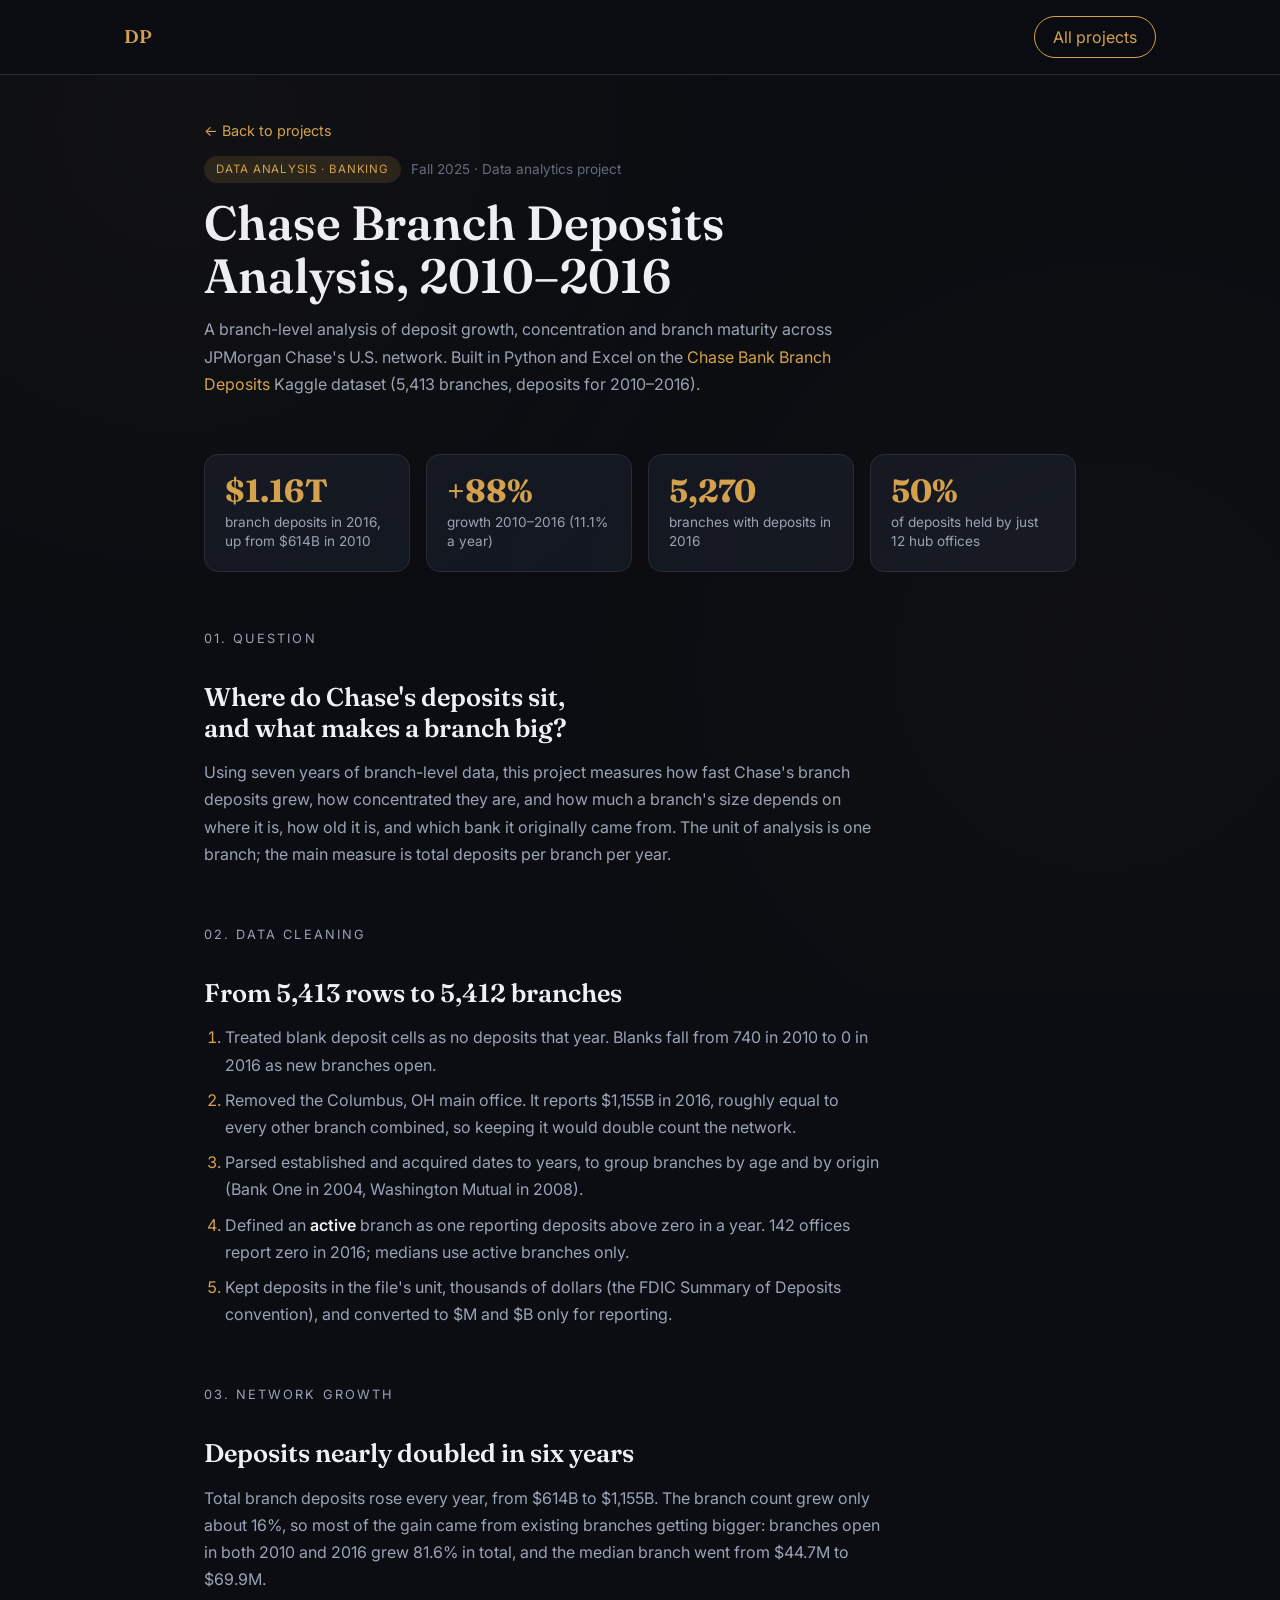
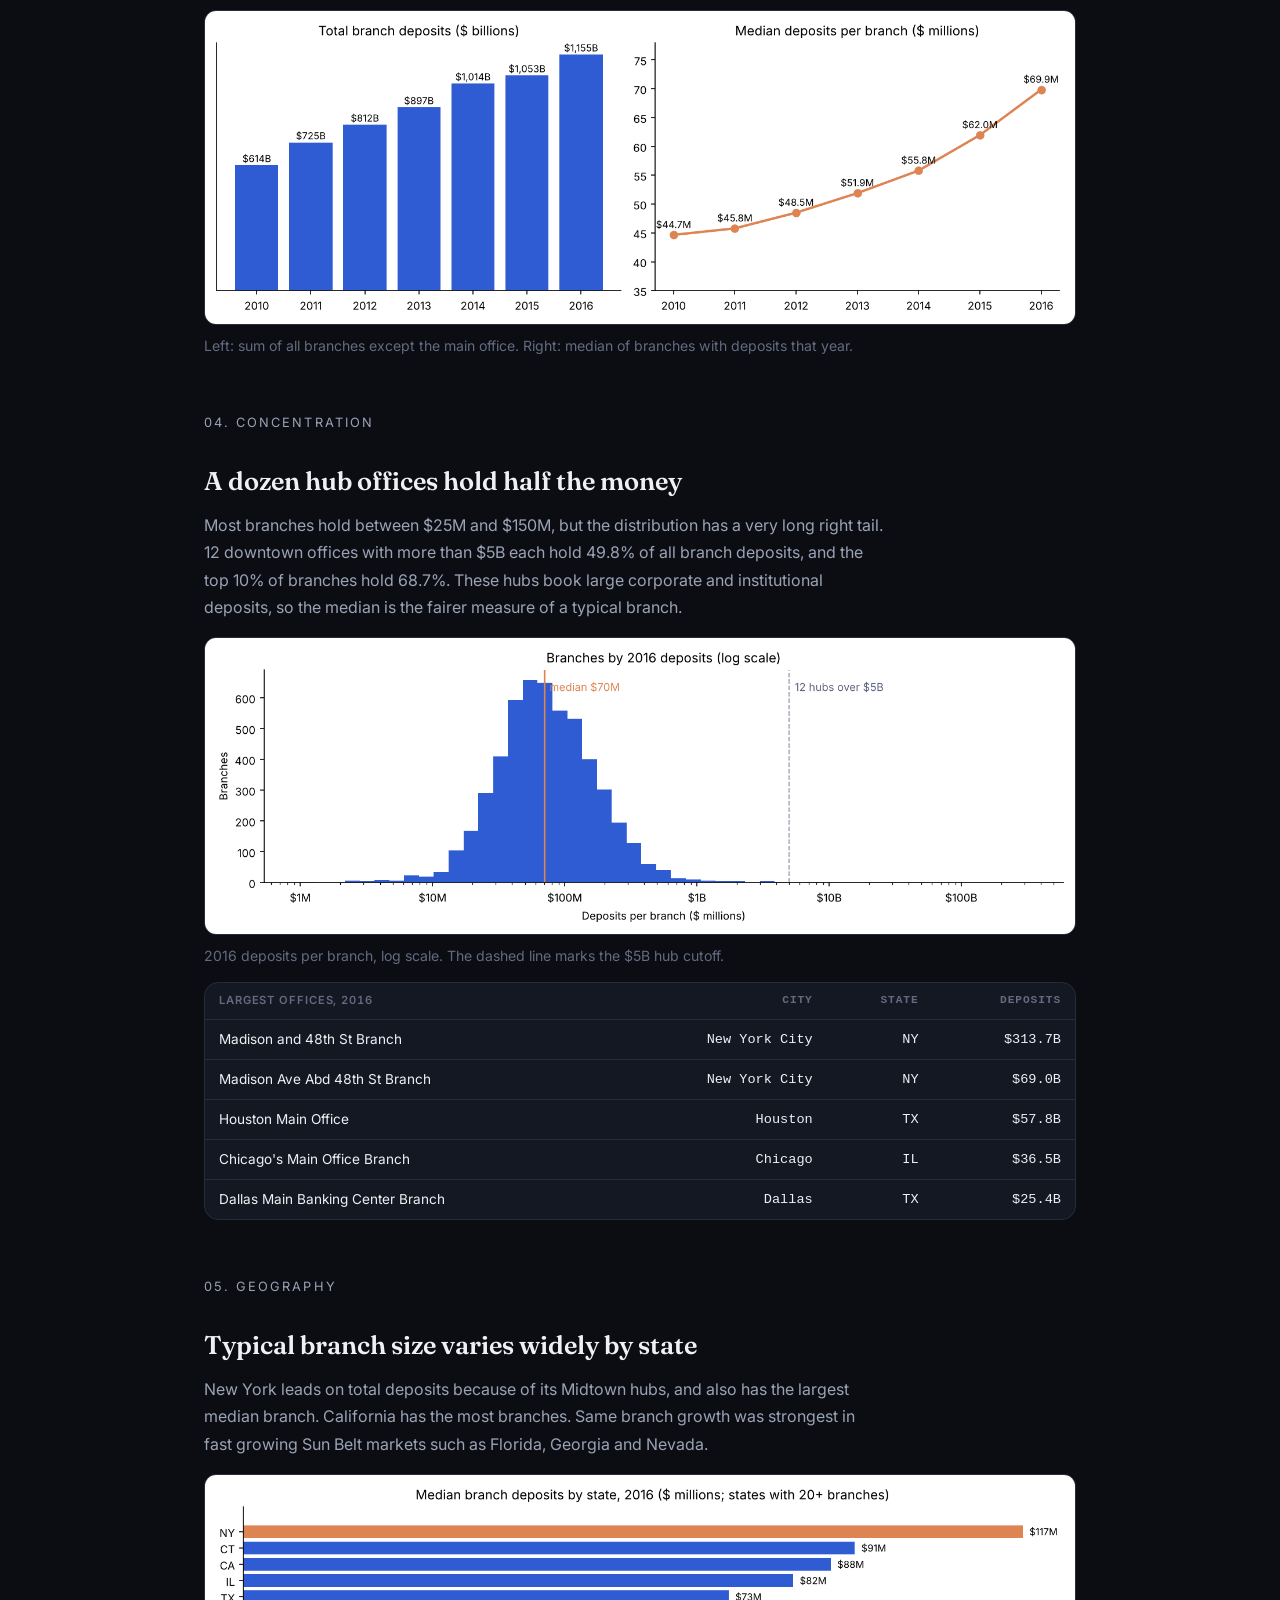
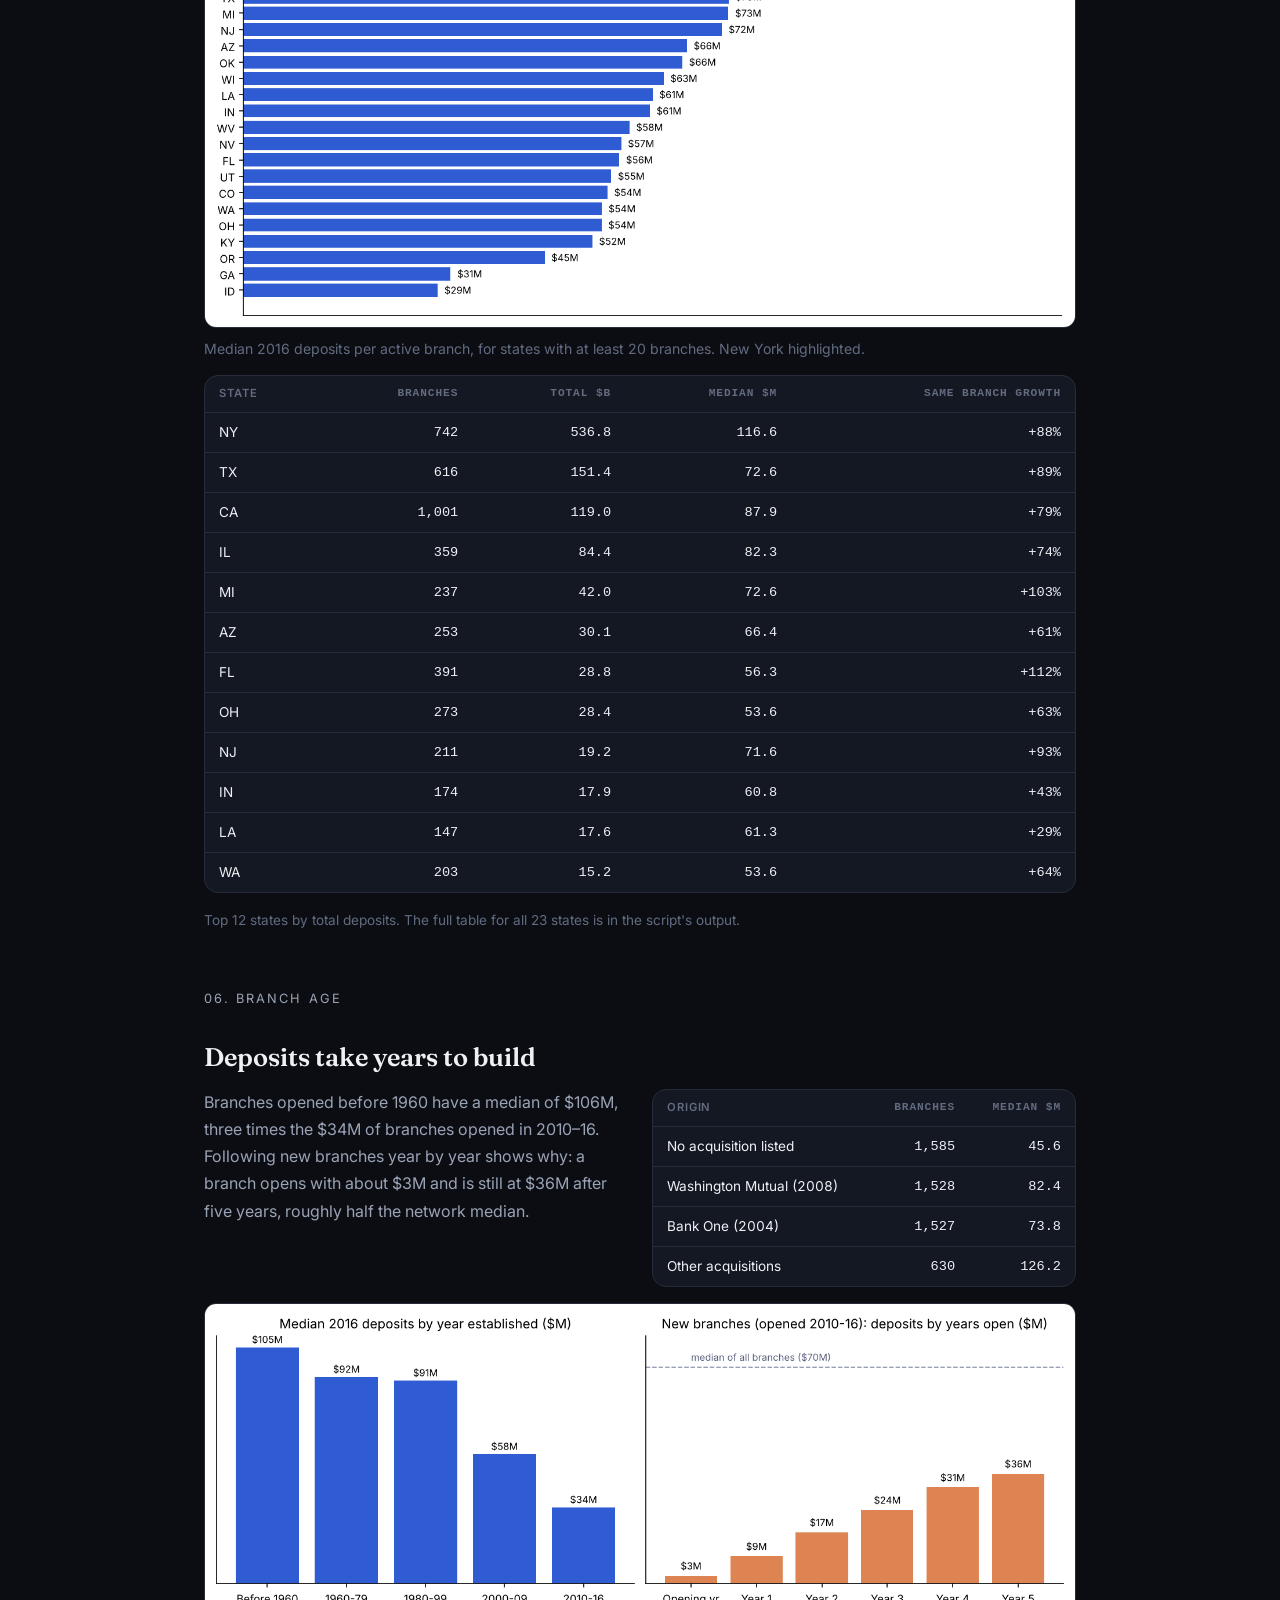
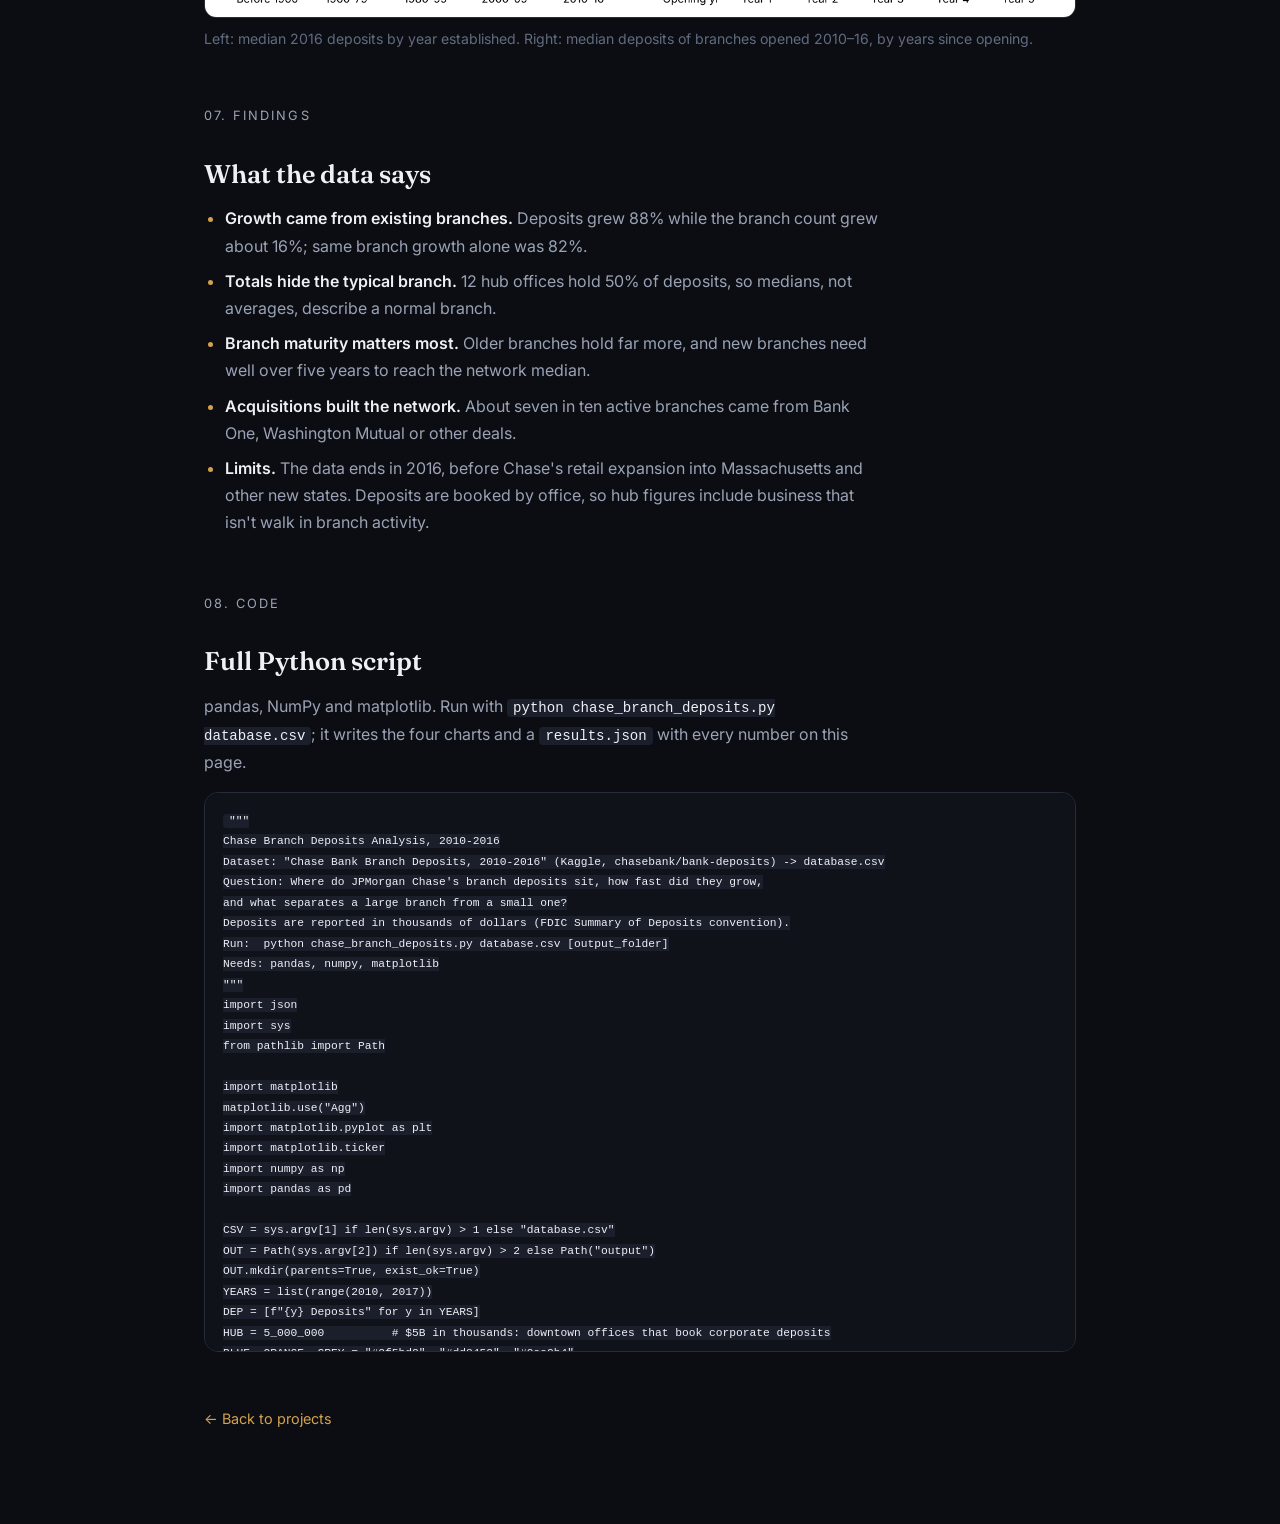
==== projects/chase-branch-deposits.html @ c05ebbdf "Add Chase Branch Deposits Analysis project page Co-Authored-By: Claude Opus 5.5 <noreply@anthropic.c" ====
<!DOCTYPE html>
<html lang="en">
<head>
<meta charset="UTF-8">
<meta name="viewport" content="width=device-width, initial-scale=1.0">
<title>Chase Branch Deposits Analysis | Dev Patel</title>
<meta name="description" content="Branch-level analysis of JPMorgan Chase deposits, 2010–2016: growth, concentration, geography and branch age, with charts and full Python code.">
<link rel="icon" href="data:image/svg+xml,<svg xmlns=%22http://www.w3.org/2000/svg%22 viewBox=%220 0 100 100%22><text y=%22.9em%22 font-size=%2290%22>🟦</text></svg>">
<link rel="preconnect" href="https://fonts.googleapis.com">
<link rel="preconnect" href="https://fonts.gstatic.com" crossorigin>
<link href="https://fonts.googleapis.com/css2?family=Inter:wght@400;500;600;700;800&family=Fraunces:opsz,wght@9..144,500;9..144,600&display=swap" rel="stylesheet">
<link rel="stylesheet" href="../styles.css">
<style>
.cs { max-width: 920px; margin: 0 auto; padding: 120px 24px 96px; display: grid; gap: 56px; }
.cs section { display: grid; gap: 16px; min-width: 0; }
.cs .prose { max-width: 68ch; }
.cs h1 { font-family: var(--serif); font-size: clamp(2rem, 5vw, 3rem); line-height: 1.1; font-weight: 600; text-wrap: balance; }
.cs h2 { font-family: var(--serif); font-size: 1.6rem; line-height: 1.2; font-weight: 600; text-wrap: balance; }
.cs p, .cs li { color: var(--text-dim); line-height: 1.7; }
.cs p b, .cs li b { color: var(--text); font-weight: 600; }
.cs code { font-family: ui-monospace, Menlo, monospace; font-size: .88em; color: var(--text); background: var(--surface-2); padding: 1px 6px; border-radius: 4px; }
.cs ol, .cs ul.dots { display: grid; gap: 8px; padding-left: 1.3em; }
.cs ol { list-style: decimal; }
.cs ul.dots { list-style: disc; }
.cs ol li::marker, .cs ul.dots li::marker { color: var(--accent); }
.back { color: var(--accent); font-size: .9rem; }
.back:hover { text-decoration: underline; }
.cs-head { display: grid; gap: 14px; }
.cs-meta { display: flex; flex-wrap: wrap; gap: 10px; align-items: center; }
.cs-meta .project-date { font-size: .85rem; }
.stats { display: grid; grid-template-columns: repeat(auto-fit, minmax(180px, 1fr)); gap: 16px; }
.stat { background: var(--surface); border: 1px solid var(--border); border-radius: 14px; padding: 20px; display: grid; gap: 6px; }
.stat b { font-family: var(--serif); font-size: 2rem; line-height: 1; color: var(--accent); font-variant-numeric: tabular-nums; }
.stat span { font-size: .85rem; color: var(--text-dim); line-height: 1.4; }
.fig { display: grid; gap: 10px; margin: 0; }
.fig img { background: #fff; border-radius: 12px; border: 1px solid var(--border); width: 100%; }
.fig figcaption { font-size: .88rem; color: var(--text-faint); }
.tbl { overflow-x: auto; background: var(--surface); border: 1px solid var(--border); border-radius: 14px; }
.tbl table { border-collapse: collapse; width: 100%; font: .85rem/1.4 ui-monospace, Menlo, monospace; font-variant-numeric: tabular-nums; }
.tbl th, .tbl td { padding: 10px 14px; text-align: right; white-space: nowrap; border-bottom: 1px solid var(--border); color: var(--text); }
.tbl th:first-child, .tbl td:first-child { text-align: left; font-family: var(--sans); }
.tbl th { font-size: .7rem; letter-spacing: .08em; text-transform: uppercase; color: var(--text-faint); font-weight: 600; }
.tbl tr:last-child td { border-bottom: 0; }
.tbl tr.ns td { color: var(--text-faint); }
.st { color: var(--accent); margin-left: 2px; }
.small { font-size: .85rem; color: var(--text-faint) !important; }
.two { display: grid; grid-template-columns: repeat(auto-fit, minmax(280px, 1fr)); gap: 24px; align-items: start; }
.two > * { min-width: 0; }
.cs pre { margin: 0; background: var(--bg-alt); border: 1px solid var(--border); border-radius: 14px; padding: 18px; overflow: auto; max-height: 560px; font: .8rem/1.6 ui-monospace, Menlo, monospace; color: var(--text); }
</style>
</head>
<body>
<div class="noise"></div>
<header class="nav">
  <div class="nav-inner">
    <a href="../index.html" class="nav-brand">DP</a>
    <a href="../index.html#projects" class="nav-cta">All projects</a>
  </div>
</header>

<main class="cs">
  <div class="cs-head">
    <a class="back" href="../index.html#projects">← Back to projects</a>
    <div class="cs-meta"><span class="project-tag">Data Analysis · Banking</span><span class="project-date">Fall 2025 · Data analytics project</span></div>
    <h1>Chase Branch Deposits Analysis, 2010–2016</h1>
    <p class="prose">A branch-level analysis of deposit growth, concentration and branch maturity across JPMorgan Chase's U.S. network. Built in Python and Excel on the <a href="https://www.kaggle.com/datasets/chasebank/bank-deposits" target="_blank" rel="noopener" style="color:var(--accent)">Chase Bank Branch Deposits</a> Kaggle dataset (5,413 branches, deposits for 2010–2016).</p>
  </div>

  <div class="stats">
    <div class="stat"><b>$1.16T</b><span>branch deposits in 2016, up from $614B in 2010</span></div>
    <div class="stat"><b>+88%</b><span>growth 2010–2016 (11.1% a year)</span></div>
    <div class="stat"><b>5,270</b><span>branches with deposits in 2016</span></div>
    <div class="stat"><b>50%</b><span>of deposits held by just 12 hub offices</span></div>
  </div>

  <section class="prose">
    <p class="kicker">01. Question</p>
    <h2>Where do Chase's deposits sit, and what makes a branch big?</h2>
    <p>Using seven years of branch-level data, this project measures how fast Chase's branch deposits grew, how concentrated they are, and how much a branch's size depends on where it is, how old it is, and which bank it originally came from. The unit of analysis is one branch; the main measure is total deposits per branch per year.</p>
  </section>

  <section>
    <p class="kicker">02. Data cleaning</p>
    <h2>From 5,413 rows to 5,412 branches</h2>
    <ol class="prose">
      <li>Treated blank deposit cells as no deposits that year. Blanks fall from 740 in 2010 to 0 in 2016 as new branches open.</li>
      <li>Removed the Columbus, OH main office. It reports $1,155B in 2016, roughly equal to every other branch combined, so keeping it would double count the network.</li>
      <li>Parsed established and acquired dates to years, to group branches by age and by origin (Bank One in 2004, Washington Mutual in 2008).</li>
      <li>Defined an <b>active</b> branch as one reporting deposits above zero in a year. 142 offices report zero in 2016; medians use active branches only.</li>
      <li>Kept deposits in the file's unit, thousands of dollars (the FDIC Summary of Deposits convention), and converted to $M and $B only for reporting.</li>
    </ol>
  </section>

  <section>
    <p class="kicker">03. Network growth</p>
    <h2>Deposits nearly doubled in six years</h2>
    <p class="prose">Total branch deposits rose every year, from $614B to $1,155B. The branch count grew only about 16%, so most of the gain came from existing branches getting bigger: branches open in both 2010 and 2016 grew 81.6% in total, and the median branch went from $44.7M to $69.9M.</p>
    <figure class="fig"><img src="chase-branch-deposits/fig1_growth.png" alt="Bar chart of total branch deposits by year and line chart of median deposits per branch" loading="lazy">
      <figcaption>Left: sum of all branches except the main office. Right: median of branches with deposits that year.</figcaption></figure>
  </section>

  <section>
    <p class="kicker">04. Concentration</p>
    <h2>A dozen hub offices hold half the money</h2>
    <p class="prose">Most branches hold between $25M and $150M, but the distribution has a very long right tail. 12 downtown offices with more than $5B each hold 49.8% of all branch deposits, and the top 10% of branches hold 68.7%. These hubs book large corporate and institutional deposits, so the median is the fairer measure of a typical branch.</p>
    <figure class="fig"><img src="chase-branch-deposits/fig2_distribution.png" alt="Histogram of 2016 deposits per branch on a log scale" loading="lazy">
      <figcaption>2016 deposits per branch, log scale. The dashed line marks the $5B hub cutoff.</figcaption></figure>
    <div class="tbl"><table>
      <thead><tr><th>Largest offices, 2016</th><th>City</th><th>State</th><th>Deposits</th></tr></thead>
      <tbody>
<tr><td>Madison and 48th St Branch</td><td>New York City</td><td>NY</td><td>$313.7B</td></tr>
<tr><td>Madison Ave Abd 48th St Branch</td><td>New York City</td><td>NY</td><td>$69.0B</td></tr>
<tr><td>Houston Main Office</td><td>Houston</td><td>TX</td><td>$57.8B</td></tr>
<tr><td>Chicago&#x27;s Main Office Branch</td><td>Chicago</td><td>IL</td><td>$36.5B</td></tr>
<tr><td>Dallas Main Banking Center Branch</td><td>Dallas</td><td>TX</td><td>$25.4B</td></tr>
      </tbody>
    </table></div>
  </section>

  <section>
    <p class="kicker">05. Geography</p>
    <h2>Typical branch size varies widely by state</h2>
    <p class="prose">New York leads on total deposits because of its Midtown hubs, and also has the largest median branch. California has the most branches. Same branch growth was strongest in fast growing Sun Belt markets such as Florida, Georgia and Nevada.</p>
    <figure class="fig"><img src="chase-branch-deposits/fig3_states.png" alt="Horizontal bar chart of median branch deposits by state" loading="lazy">
      <figcaption>Median 2016 deposits per active branch, for states with at least 20 branches. New York highlighted.</figcaption></figure>
    <div class="tbl"><table>
      <thead><tr><th>State</th><th>Branches</th><th>Total $B</th><th>Median $M</th><th>Same branch growth</th></tr></thead>
      <tbody>
<tr><td>NY</td><td>742</td><td>536.8</td><td>116.6</td><td>+88%</td></tr>
<tr><td>TX</td><td>616</td><td>151.4</td><td>72.6</td><td>+89%</td></tr>
<tr><td>CA</td><td>1,001</td><td>119.0</td><td>87.9</td><td>+79%</td></tr>
<tr><td>IL</td><td>359</td><td>84.4</td><td>82.3</td><td>+74%</td></tr>
<tr><td>MI</td><td>237</td><td>42.0</td><td>72.6</td><td>+103%</td></tr>
<tr><td>AZ</td><td>253</td><td>30.1</td><td>66.4</td><td>+61%</td></tr>
<tr><td>FL</td><td>391</td><td>28.8</td><td>56.3</td><td>+112%</td></tr>
<tr><td>OH</td><td>273</td><td>28.4</td><td>53.6</td><td>+63%</td></tr>
<tr><td>NJ</td><td>211</td><td>19.2</td><td>71.6</td><td>+93%</td></tr>
<tr><td>IN</td><td>174</td><td>17.9</td><td>60.8</td><td>+43%</td></tr>
<tr><td>LA</td><td>147</td><td>17.6</td><td>61.3</td><td>+29%</td></tr>
<tr><td>WA</td><td>203</td><td>15.2</td><td>53.6</td><td>+64%</td></tr>
      </tbody>
    </table></div>
    <p class="small">Top 12 states by total deposits. The full table for all 23 states is in the script's output.</p>
  </section>

  <section>
    <p class="kicker">06. Branch age</p>
    <h2>Deposits take years to build</h2>
    <div class="two">
      <p class="prose">Branches opened before 1960 have a median of $106M, three times the $34M of branches opened in 2010–16. Following new branches year by year shows why: a branch opens with about $3M and is still at $36M after five years, roughly half the network median.</p>
      <div class="tbl"><table>
        <thead><tr><th>Origin</th><th>Branches</th><th>Median $M</th></tr></thead>
        <tbody>
<tr><td>No acquisition listed</td><td>1,585</td><td>45.6</td></tr>
<tr><td>Washington Mutual (2008)</td><td>1,528</td><td>82.4</td></tr>
<tr><td>Bank One (2004)</td><td>1,527</td><td>73.8</td></tr>
<tr><td>Other acquisitions</td><td>630</td><td>126.2</td></tr>
        </tbody>
      </table></div>
    </div>
    <figure class="fig"><img src="chase-branch-deposits/fig4_age_ramp.png" alt="Bar charts of median deposits by year established and new branch deposits by years open" loading="lazy">
      <figcaption>Left: median 2016 deposits by year established. Right: median deposits of branches opened 2010–16, by years since opening.</figcaption></figure>
  </section>

  <section class="prose">
    <p class="kicker">07. Findings</p>
    <h2>What the data says</h2>
    <ul class="dots">
      <li><b>Growth came from existing branches.</b> Deposits grew 88% while the branch count grew about 16%; same branch growth alone was 82%.</li>
      <li><b>Totals hide the typical branch.</b> 12 hub offices hold 50% of deposits, so medians, not averages, describe a normal branch.</li>
      <li><b>Branch maturity matters most.</b> Older branches hold far more, and new branches need well over five years to reach the network median.</li>
      <li><b>Acquisitions built the network.</b> About seven in ten active branches came from Bank One, Washington Mutual or other deals.</li>
      <li><b>Limits.</b> The data ends in 2016, before Chase's retail expansion into Massachusetts and other new states. Deposits are booked by office, so hub figures include business that isn't walk in branch activity.</li>
    </ul>
  </section>

  <section>
    <p class="kicker">08. Code</p>
    <h2>Full Python script</h2>
    <p class="prose">pandas, NumPy and matplotlib. Run with <code>python chase_branch_deposits.py database.csv</code>; it writes the four charts and a <code>results.json</code> with every number on this page.</p>
    <pre id="code"><code>&quot;&quot;&quot;
Chase Branch Deposits Analysis, 2010-2016
Dataset: &quot;Chase Bank Branch Deposits, 2010-2016&quot; (Kaggle, chasebank/bank-deposits) -&gt; database.csv
Question: Where do JPMorgan Chase&#x27;s branch deposits sit, how fast did they grow,
and what separates a large branch from a small one?
Deposits are reported in thousands of dollars (FDIC Summary of Deposits convention).
Run:  python chase_branch_deposits.py database.csv [output_folder]
Needs: pandas, numpy, matplotlib
&quot;&quot;&quot;
import json
import sys
from pathlib import Path

import matplotlib
matplotlib.use(&quot;Agg&quot;)
import matplotlib.pyplot as plt
import matplotlib.ticker
import numpy as np
import pandas as pd

CSV = sys.argv[1] if len(sys.argv) &gt; 1 else &quot;database.csv&quot;
OUT = Path(sys.argv[2]) if len(sys.argv) &gt; 2 else Path(&quot;output&quot;)
OUT.mkdir(parents=True, exist_ok=True)
YEARS = list(range(2010, 2017))
DEP = [f&quot;{y} Deposits&quot; for y in YEARS]
HUB = 5_000_000          # $5B in thousands: downtown offices that book corporate deposits
BLUE, ORANGE, GREY = &quot;#2f5bd3&quot;, &quot;#dd8452&quot;, &quot;#9aa0b4&quot;
plt.rcParams.update({&quot;font.size&quot;: 9, &quot;axes.spines.top&quot;: False, &quot;axes.spines.right&quot;: False})
results = {}

# ---------------------------------------------------------------- 1. Load
raw = pd.read_csv(CSV)
results[&quot;raw_shape&quot;] = list(raw.shape)
results[&quot;missing_deposits&quot;] = {c: int(raw[c].isna().sum()) for c in DEP}

# ---------------------------------------------------------------- 2. Clean
df = raw.copy()
df[DEP] = df[DEP].fillna(0)                       # blank = no deposits reported that year
df[&quot;est_year&quot;] = pd.to_datetime(df[&quot;Established Date&quot;], format=&quot;%m/%d/%Y&quot;).dt.year
df[&quot;acq_year&quot;] = pd.to_datetime(df[&quot;Acquired Date&quot;], format=&quot;%m/%d/%Y&quot;, errors=&quot;coerce&quot;).dt.year
main = df[df[&quot;Main Office&quot;] == 1]
results[&quot;main_office_2016_b&quot;] = round(main[&quot;2016 Deposits&quot;].sum() / 1e6, 1)
br = df[df[&quot;Main Office&quot;] == 0].copy()            # main office ~ equals all branches combined
active = br[br[&quot;2016 Deposits&quot;] &gt; 0].copy()
results[&quot;branches_after_cleaning&quot;] = len(br)
results[&quot;zero_2016&quot;] = int((br[&quot;2016 Deposits&quot;] == 0).sum())

# ---------------------------------------------------------------- 3. Network growth
by_year = pd.DataFrame({
    &quot;total_b&quot;: [br[c].sum() / 1e6 for c in DEP],
    &quot;active&quot;: [(br[c] &gt; 0).sum() for c in DEP],
    &quot;median_m&quot;: [br.loc[br[c] &gt; 0, c].median() / 1e3 for c in DEP],
}, index=YEARS)
t10, t16 = by_year.total_b.iloc[0], by_year.total_b.iloc[-1]
both = br[(br[&quot;2010 Deposits&quot;] &gt; 0) &amp; (br[&quot;2016 Deposits&quot;] &gt; 0)]
results[&quot;growth&quot;] = {
    &quot;total_2010_b&quot;: round(t10, 1), &quot;total_2016_b&quot;: round(t16, 1),
    &quot;growth_pct&quot;: round((t16 / t10 - 1) * 100, 1),
    &quot;cagr_pct&quot;: round(((t16 / t10) ** (1 / 6) - 1) * 100, 1),
    &quot;active_2010&quot;: int(by_year.active.iloc[0]), &quot;active_2016&quot;: int(by_year.active.iloc[-1]),
    &quot;median_2010_m&quot;: round(by_year.median_m.iloc[0], 1), &quot;median_2016_m&quot;: round(by_year.median_m.iloc[-1], 1),
    &quot;same_branch_growth_pct&quot;: round((both[&quot;2016 Deposits&quot;].sum() / both[&quot;2010 Deposits&quot;].sum() - 1) * 100, 1),
    &quot;same_branch_n&quot;: len(both),
}
results[&quot;by_year&quot;] = by_year.round(1).reset_index(names=&quot;year&quot;).to_dict(&quot;records&quot;)

fig, ax = plt.subplots(1, 2, figsize=(10, 3.6))
ax[0].bar([str(y) for y in YEARS], by_year.total_b, color=BLUE)
for i, v in enumerate(by_year.total_b):
    ax[0].text(i, v + 15, f&quot;${v:,.0f}B&quot;, ha=&quot;center&quot;, fontsize=8)
ax[0].set(title=&quot;Total branch deposits ($ billions)&quot;)
ax[0].set_yticks([])
ax[1].plot([str(y) for y in YEARS], by_year.median_m, marker=&quot;o&quot;, color=ORANGE, lw=2)
for i, v in enumerate(by_year.median_m):
    ax[1].text(i, v + 1.2, f&quot;${v:.1f}M&quot;, ha=&quot;center&quot;, fontsize=8)
ax[1].set(title=&quot;Median deposits per branch ($ millions)&quot;, ylim=(35, 78))
fig.tight_layout(); fig.savefig(OUT / &quot;fig1_growth.png&quot;, dpi=150); plt.close(fig)

# ---------------------------------------------------------------- 4. Concentration
s16 = active[&quot;2016 Deposits&quot;].sort_values(ascending=False)
hubs = s16[s16 &gt; HUB]
results[&quot;concentration&quot;] = {
    &quot;hub_count&quot;: len(hubs), &quot;hub_share_pct&quot;: round(hubs.sum() / s16.sum() * 100, 1),
    &quot;top10pct_share_pct&quot;: round(s16.head(len(s16) // 10).sum() / s16.sum() * 100, 1),
    &quot;largest_hubs&quot;: [{&quot;branch&quot;: r[&quot;Branch Name&quot;], &quot;city&quot;: r.City, &quot;state&quot;: r.State,
                      &quot;deposits_b&quot;: round(r[&quot;2016 Deposits&quot;] / 1e6, 1)}
                     for _, r in active.nlargest(5, &quot;2016 Deposits&quot;).iterrows()],
}
fig, ax = plt.subplots(figsize=(10, 3.4))
bins = np.logspace(np.log10(1), np.log10(s16.max() / 1e3), 50)
ax.hist(s16 / 1e3, bins=bins, color=BLUE)
ax.set_xscale(&quot;log&quot;)
ax.xaxis.set_major_formatter(matplotlib.ticker.FuncFormatter(lambda v, _: f&quot;${v:,.0f}M&quot; if v &lt; 1000 else f&quot;${v/1000:,.0f}B&quot;))
ax.axvline(s16.median() / 1e3, color=ORANGE, lw=1.5)
ax.text(s16.median() / 1e3 * 1.1, ax.get_ylim()[1] * .9, f&quot;median ${s16.median()/1e3:.0f}M&quot;, color=ORANGE)
ax.axvline(HUB / 1e3, color=GREY, lw=1, ls=&quot;--&quot;)
ax.text(HUB / 1e3 * 1.1, ax.get_ylim()[1] * .9, f&quot;{len(hubs)} hubs over $5B&quot;, color=&quot;#5d6280&quot;)
ax.set(title=&quot;Branches by 2016 deposits (log scale)&quot;, xlabel=&quot;Deposits per branch ($ millions)&quot;, ylabel=&quot;Branches&quot;)
fig.tight_layout(); fig.savefig(OUT / &quot;fig2_distribution.png&quot;, dpi=150); plt.close(fig)

# ---------------------------------------------------------------- 5. States
g = active.groupby(&quot;State&quot;)[&quot;2016 Deposits&quot;]
st = pd.DataFrame({&quot;branches&quot;: g.size(), &quot;total_b&quot;: g.sum() / 1e6, &quot;median_m&quot;: g.median() / 1e3})
sg = both.groupby(&quot;State&quot;)[[&quot;2010 Deposits&quot;, &quot;2016 Deposits&quot;]].sum()
st[&quot;same_branch_growth_pct&quot;] = (sg[&quot;2016 Deposits&quot;] / sg[&quot;2010 Deposits&quot;] - 1) * 100
st = st.sort_values(&quot;total_b&quot;, ascending=False)
results[&quot;states&quot;] = st.round(1).reset_index().to_dict(&quot;records&quot;)

big = st[st.branches &gt;= 20].sort_values(&quot;median_m&quot;)
fig, ax = plt.subplots(figsize=(10, 5.2))
ax.barh(big.index, big.median_m, color=[ORANGE if s == &quot;NY&quot; else BLUE for s in big.index])
for i, v in enumerate(big.median_m):
    ax.text(v + 1, i, f&quot;${v:.0f}M&quot;, va=&quot;center&quot;, fontsize=8)
ax.set(title=&quot;Median branch deposits by state, 2016 ($ millions; states with 20+ branches)&quot;)
ax.set_xticks([])
fig.tight_layout(); fig.savefig(OUT / &quot;fig3_states.png&quot;, dpi=150); plt.close(fig)

# ---------------------------------------------------------------- 6. Branch age and ramp-up
cohorts = pd.cut(active.est_year, [0, 1959, 1979, 1999, 2009, 2016],
                 labels=[&quot;Before 1960&quot;, &quot;1960-79&quot;, &quot;1980-99&quot;, &quot;2000-09&quot;, &quot;2010-16&quot;])
age = active.groupby(cohorts, observed=True)[&quot;2016 Deposits&quot;].agg([&quot;size&quot;, &quot;median&quot;])
age[&quot;median&quot;] = age[&quot;median&quot;] / 1e3
results[&quot;age&quot;] = age.round(1).reset_index(names=&quot;cohort&quot;).rename(columns={&quot;size&quot;: &quot;branches&quot;, &quot;median&quot;: &quot;median_m&quot;}).to_dict(&quot;records&quot;)

new = br[br.est_year &gt;= 2010]
ramp = []
for k in range(6):
    vals = [r[f&quot;{r.est_year + k} Deposits&quot;] for _, r in new.iterrows()
            if r.est_year + k &lt;= 2016 and r[f&quot;{r.est_year + k} Deposits&quot;] &gt; 0]
    if len(vals) &gt;= 30:
        ramp.append({&quot;years_open&quot;: k, &quot;branches&quot;: len(vals), &quot;median_m&quot;: round(np.median(vals) / 1e3, 1)})
results[&quot;ramp&quot;] = ramp

fig, ax = plt.subplots(1, 2, figsize=(10, 3.6))
ax[0].bar(age.index.astype(str), age[&quot;median&quot;], color=BLUE)
for i, v in enumerate(age[&quot;median&quot;]):
    ax[0].text(i, v + 2, f&quot;${v:.0f}M&quot;, ha=&quot;center&quot;, fontsize=8)
ax[0].set(title=&quot;Median 2016 deposits by year established ($M)&quot;)
ax[0].set_yticks([])
labels = [&quot;Opening yr&quot;] + [f&quot;Year {r[&#x27;years_open&#x27;]}&quot; for r in ramp[1:]]
ax[1].bar(labels, [r[&quot;median_m&quot;] for r in ramp], color=ORANGE)
ax[1].axhline(results[&quot;growth&quot;][&quot;median_2016_m&quot;], color=GREY, ls=&quot;--&quot;, lw=1)
ax[1].text(0, results[&quot;growth&quot;][&quot;median_2016_m&quot;] + 2, f&quot;median of all branches (${results[&#x27;growth&#x27;][&#x27;median_2016_m&#x27;]:.0f}M)&quot;, color=&quot;#5d6280&quot;, fontsize=8)
for i, r in enumerate(ramp):
    ax[1].text(i, r[&quot;median_m&quot;] + 2, f&quot;${r[&#x27;median_m&#x27;]:.0f}M&quot;, ha=&quot;center&quot;, fontsize=8)
ax[1].set(title=&quot;New branches (opened 2010-16): deposits by years open ($M)&quot;, ylim=(0, 80))
ax[1].set_yticks([])
fig.tight_layout(); fig.savefig(OUT / &quot;fig4_age_ramp.png&quot;, dpi=150); plt.close(fig)

# ---------------------------------------------------------------- 7. Origin (acquisitions)
def origin(y):
    if pd.isna(y): return &quot;No acquisition listed&quot;
    return {2004: &quot;Bank One (2004)&quot;, 2008: &quot;Washington Mutual (2008)&quot;}.get(int(y), &quot;Other acquisitions&quot;)
og = active.assign(origin=active.acq_year.map(origin)).groupby(&quot;origin&quot;)[&quot;2016 Deposits&quot;]
results[&quot;origin&quot;] = (pd.DataFrame({&quot;branches&quot;: og.size(), &quot;total_b&quot;: og.sum() / 1e6, &quot;median_m&quot;: og.median() / 1e3})
                     .sort_values(&quot;branches&quot;, ascending=False).round(1).reset_index().to_dict(&quot;records&quot;))

# ---------------------------------------------------------------- 8. Standout branches
retail = active[active[&quot;2016 Deposits&quot;] &lt;= HUB]
results[&quot;top_retail&quot;] = [{&quot;branch&quot;: r[&quot;Branch Name&quot;], &quot;city&quot;: r.City, &quot;state&quot;: r.State,
                          &quot;deposits_m&quot;: round(r[&quot;2016 Deposits&quot;] / 1e3)}
                         for _, r in retail.nlargest(10, &quot;2016 Deposits&quot;).iterrows()]
fg = both[both[&quot;2010 Deposits&quot;] &gt;= 25_000].copy()
fg[&quot;growth_pct&quot;] = (fg[&quot;2016 Deposits&quot;] / fg[&quot;2010 Deposits&quot;] - 1) * 100
results[&quot;fastest&quot;] = [{&quot;branch&quot;: r[&quot;Branch Name&quot;], &quot;state&quot;: r.State, &quot;d2010_m&quot;: round(r[&quot;2010 Deposits&quot;] / 1e3),
                       &quot;d2016_m&quot;: round(r[&quot;2016 Deposits&quot;] / 1e3), &quot;growth_pct&quot;: round(r.growth_pct)}
                      for _, r in fg.nlargest(10, &quot;growth_pct&quot;).iterrows()]

# ---------------------------------------------------------------- 9. Report
(OUT / &quot;results.json&quot;).write_text(json.dumps(results, indent=2, default=float))
g = results[&quot;growth&quot;]
print(f&quot;Branches: {results[&#x27;raw_shape&#x27;][0]} rows -&gt; {results[&#x27;branches_after_cleaning&#x27;]} after removing the main office&quot;)
print(f&quot;Deposits: ${g[&#x27;total_2010_b&#x27;]:,.1f}B (2010) -&gt; ${g[&#x27;total_2016_b&#x27;]:,.1f}B (2016), &quot;
      f&quot;+{g[&#x27;growth_pct&#x27;]}% ({g[&#x27;cagr_pct&#x27;]}% a year)&quot;)
print(f&quot;Median branch: ${g[&#x27;median_2010_m&#x27;]}M -&gt; ${g[&#x27;median_2016_m&#x27;]}M | same-branch growth +{g[&#x27;same_branch_growth_pct&#x27;]}%&quot;)
print(f&quot;Hubs over $5B: {results[&#x27;concentration&#x27;][&#x27;hub_count&#x27;]} holding {results[&#x27;concentration&#x27;][&#x27;hub_share_pct&#x27;]}% of deposits&quot;)
print(st.round(1).head(10).to_string())
</code></pre>
  </section>

  <a class="back" href="../index.html#projects">← Back to projects</a>
</main>
</body>
</html>
---- styles.css ----
:root {
  --bg: #0b0d12;
  --bg-alt: #0f1218;
  --surface: #141822;
  --surface-2: #1a1f2b;
  --border: #262c3a;
  --text: #eef0f4;
  --text-dim: #9aa3b5;
  --text-faint: #626b80;
  --accent: #d4a24e;
  --accent-soft: rgba(212, 162, 78, 0.14);
  --serif: "Fraunces", Georgia, serif;
  --sans: "Inter", -apple-system, BlinkMacSystemFont, "Segoe UI", sans-serif;
  --maxw: 1080px;
}

* { box-sizing: border-box; margin: 0; padding: 0; }

html { scroll-behavior: smooth; }

body {
  background: var(--bg);
  color: var(--text);
  font-family: var(--sans);
  line-height: 1.5;
  -webkit-font-smoothing: antialiased;
  overflow-x: hidden;
}

.noise {
  position: fixed;
  inset: -10%;
  pointer-events: none;
  z-index: 1;
  opacity: 0.5;
  background-image: radial-gradient(circle at 20% 20%, rgba(212,162,78,0.07), transparent 40%),
                     radial-gradient(circle at 80% 70%, rgba(212,162,78,0.05), transparent 45%);
  animation: auroraDrift 26s ease-in-out infinite;
}
@keyframes auroraDrift {
  0%   { transform: translate(0, 0) scale(1); }
  33%  { transform: translate(2%, 3%) scale(1.05); }
  66%  { transform: translate(-2%, -1%) scale(1.02); }
  100% { transform: translate(0, 0) scale(1); }
}
@media (prefers-reduced-motion: reduce) {
  .noise { animation: none; }
}

.scroll-progress {
  position: fixed;
  top: 0;
  left: 0;
  height: 3px;
  width: 0%;
  background: linear-gradient(90deg, var(--accent), #f3cd84);
  z-index: 200;
  transition: width 0.1s ease-out;
}

a { color: inherit; text-decoration: none; }
ul { list-style: none; }
img { display: block; max-width: 100%; }

/* NAV */
.nav {
  position: fixed;
  top: 0; left: 0; right: 0;
  z-index: 100;
  backdrop-filter: blur(14px);
  background: rgba(11, 13, 18, 0.72);
  border-bottom: 1px solid var(--border);
}
.nav-inner {
  max-width: var(--maxw);
  margin: 0 auto;
  padding: 16px 24px;
  display: flex;
  align-items: center;
  justify-content: space-between;
}
.nav-brand {
  font-family: var(--serif);
  font-weight: 600;
  font-size: 1.15rem;
  letter-spacing: 0.02em;
  color: var(--accent);
}
.nav-links {
  display: flex;
  align-items: center;
  gap: 32px;
}
.nav-links a {
  position: relative;
  font-size: 0.9rem;
  color: var(--text-dim);
  transition: color 0.2s ease;
}
.nav-links a:not(.nav-cta)::after {
  content: "";
  position: absolute;
  left: 0;
  right: 0;
  bottom: -4px;
  height: 1px;
  background: var(--accent);
  transform: scaleX(0);
  transform-origin: center;
  transition: transform 0.25s ease;
}
.nav-links a:not(.nav-cta):hover::after { transform: scaleX(1); }
.nav-links a:hover { color: var(--text); }
.nav-cta {
  padding: 8px 18px;
  border: 1px solid var(--accent);
  border-radius: 999px;
  color: var(--accent) !important;
}
.nav-cta:hover { background: var(--accent-soft); }

.nav-toggle {
  display: none;
  flex-direction: column;
  justify-content: center;
  gap: 5px;
  width: 32px;
  height: 32px;
  background: none;
  border: none;
  cursor: pointer;
}
.nav-toggle span {
  display: block;
  height: 2px;
  width: 100%;
  background: var(--text);
  border-radius: 2px;
  transition: all 0.25s ease;
}

/* HERO */
.hero {
  min-height: 100vh;
  display: flex;
  flex-direction: column;
  align-items: center;
  justify-content: center;
  text-align: center;
  position: relative;
  padding: 120px 24px 80px;
}
.hero-inner { width: 100%; max-width: 720px; }
.hero-photo-wrap {
  position: relative;
  width: 148px;
  height: 148px;
  margin: 0 auto 28px;
}
.hero-photo-wrap::before {
  content: "";
  position: absolute;
  inset: -10px;
  border-radius: 50%;
  background: conic-gradient(from 0deg, var(--accent), transparent 30%, transparent 70%, var(--accent));
  animation: ringSpin 6s linear infinite;
  opacity: 0.8;
}
@keyframes ringSpin {
  to { transform: rotate(360deg); }
}
@media (prefers-reduced-motion: reduce) {
  .hero-photo-wrap::before { animation: none; }
}
.hero-photo {
  position: relative;
  width: 148px;
  height: 148px;
  border-radius: 50%;
  object-fit: cover;
  border: 3px solid var(--bg);
  box-shadow: 0 0 0 3px var(--accent), 0 20px 40px -20px rgba(0,0,0,0.6);
}
.hero h1 {
  font-family: var(--serif);
  font-size: clamp(3rem, 9vw, 5.5rem);
  font-weight: 600;
  line-height: 1.02;
  letter-spacing: -0.01em;
  margin-bottom: 20px;
}
.hero-role {
  font-size: clamp(1.1rem, 2.5vw, 1.4rem);
  color: var(--text);
  font-weight: 500;
  margin-bottom: 4px;
}
.hero-role-2 { margin-bottom: 14px; }
.hero-sub {
  font-size: 1.05rem;
  color: var(--text-dim);
  max-width: 560px;
  margin: 0 auto 40px;
}
.hero-actions {
  display: flex;
  gap: 16px;
  justify-content: center;
  flex-wrap: wrap;
}
.btn {
  display: inline-flex;
  align-items: center;
  padding: 13px 28px;
  border-radius: 999px;
  font-size: 0.92rem;
  font-weight: 600;
  transition: all 0.22s ease;
}
.btn-primary {
  background: var(--accent);
  color: #14110a;
}
.btn-primary:hover { transform: translateY(-2px); box-shadow: 0 10px 30px -10px rgba(212,162,78,0.5); }
.btn-ghost {
  border: 1px solid var(--border);
  color: var(--text);
}
.btn-ghost:hover { border-color: var(--accent); color: var(--accent); }

.hero-scroll {
  position: absolute;
  bottom: 40px;
  left: 50%;
  transform: translateX(-50%);
  display: flex;
  flex-direction: column;
  align-items: center;
  gap: 10px;
  font-size: 0.75rem;
  letter-spacing: 0.1em;
  text-transform: uppercase;
  color: var(--text-faint);
}
.hero-scroll span {
  width: 1px;
  height: 40px;
  background: linear-gradient(var(--text-faint), transparent);
  animation: scrollLine 1.8s ease-in-out infinite;
}
@keyframes scrollLine {
  0% { transform: scaleY(0); transform-origin: top; }
  50% { transform: scaleY(1); transform-origin: top; }
  50.01% { transform-origin: bottom; }
  100% { transform: scaleY(0); transform-origin: bottom; }
}

/* SECTIONS */
.section {
  padding: 120px 24px;
  position: relative;
  z-index: 2;
}
.section-alt { background: var(--bg-alt); }
.section-inner { max-width: var(--maxw); margin: 0 auto; }
.kicker {
  font-size: 0.8rem;
  letter-spacing: 0.16em;
  text-transform: uppercase;
  color: var(--accent);
  margin-bottom: 16px;
}
.section h2 {
  font-family: var(--serif);
  font-size: clamp(2rem, 4.5vw, 3rem);
  font-weight: 600;
  line-height: 1.1;
  margin-bottom: 56px;
  max-width: 640px;
}

/* ABOUT */
.about-grid {
  display: grid;
  grid-template-columns: 1.1fr 0.9fr;
  gap: 48px;
  align-items: start;
}
.about-text {
  font-size: 1.1rem;
  color: var(--text-dim);
  line-height: 1.75;
}
.about-card {
  background: var(--surface);
  border: 1px solid var(--border);
  border-radius: 16px;
  overflow: hidden;
}
.about-card-photo {
  width: 100%;
  height: 160px;
  object-fit: cover;
}
.about-card-body { padding: 28px; }
.about-card h3 {
  font-family: var(--serif);
  font-size: 1.1rem;
  margin-bottom: 18px;
  color: var(--accent);
}
.about-edu-top {
  display: flex;
  justify-content: space-between;
  align-items: baseline;
  gap: 12px;
  margin-bottom: 8px;
  flex-wrap: wrap;
}
.about-edu-top span {
  font-size: 0.82rem;
  color: var(--text-faint);
  white-space: nowrap;
}
.about-edu p { color: var(--text-dim); font-size: 0.95rem; margin-bottom: 10px; }
.about-edu-course { font-size: 0.85rem !important; color: var(--text-faint) !important; }

/* TIMELINE */
.timeline {
  display: flex;
  flex-direction: column;
  gap: 0;
  border-top: 1px solid var(--border);
}
.timeline-item {
  display: grid;
  grid-template-columns: 220px 1fr;
  gap: 32px;
  padding: 36px 0;
  border-bottom: 1px solid var(--border);
}
.timeline-date {
  font-size: 0.85rem;
  color: var(--text-faint);
  padding-top: 4px;
}
.timeline-head {
  display: flex;
  align-items: center;
  gap: 16px;
  margin-bottom: 14px;
}
.logo-chip {
  flex-shrink: 0;
  width: 56px;
  height: 56px;
  border-radius: 12px;
  background: #ffffff;
  display: flex;
  align-items: center;
  justify-content: center;
  padding: 8px;
}
.logo-chip img {
  max-width: 100%;
  max-height: 100%;
  object-fit: contain;
}
.timeline-body h3 {
  font-family: var(--serif);
  font-size: 1.4rem;
  font-weight: 600;
  margin-bottom: 4px;
}
.timeline-org {
  color: var(--accent);
  font-size: 0.92rem;
}
.timeline-body ul { display: flex; flex-direction: column; gap: 8px; }
.timeline-body li {
  color: var(--text-dim);
  font-size: 0.96rem;
  line-height: 1.6;
  padding-left: 18px;
  position: relative;
}
.timeline-body li::before {
  content: "";
  position: absolute;
  left: 0;
  top: 0.65em;
  width: 5px;
  height: 5px;
  border-radius: 50%;
  background: var(--accent);
}

/* CARDS (leadership) */
.cards-grid {
  display: grid;
  grid-template-columns: repeat(2, 1fr);
  gap: 24px;
}
.card {
  background: var(--surface);
  border: 1px solid var(--border);
  border-radius: 16px;
  padding: 28px;
  display: flex;
  flex-direction: column;
  transition: border-color 0.2s ease, transform 0.2s ease;
}
.card:hover {
  border-color: var(--accent);
  transform: translateY(-6px) scale(1.01);
  box-shadow: 0 24px 48px -24px rgba(212,162,78,0.35);
}
.card-top {
  display: flex;
  justify-content: space-between;
  align-items: baseline;
  gap: 8px;
  margin-bottom: 4px;
  flex-wrap: wrap;
}
.card-top h3 {
  font-family: var(--serif);
  font-size: 1.15rem;
  font-weight: 600;
}
.card-date { font-size: 0.78rem; color: var(--text-faint); white-space: nowrap; }
.card-org { color: var(--accent); font-size: 0.88rem; margin-bottom: 16px; }
.card ul { display: flex; flex-direction: column; gap: 8px; }
.card li {
  color: var(--text-dim);
  font-size: 0.9rem;
  line-height: 1.55;
  padding-left: 16px;
  position: relative;
}
.card li::before {
  content: "";
  position: absolute;
  left: 0;
  top: 0.6em;
  width: 4px;
  height: 4px;
  border-radius: 50%;
  background: var(--accent);
}

/* PROJECTS */
.projects-grid {
  display: grid;
  grid-template-columns: repeat(2, 1fr);
  gap: 24px;
}
.project {
  background: var(--surface);
  border: 1px solid var(--border);
  border-radius: 16px;
  padding: 32px;
  transition: border-color 0.2s ease, transform 0.2s ease, box-shadow 0.2s ease;
}
.project:hover {
  border-color: var(--accent);
  transform: translateY(-4px);
  box-shadow: 0 24px 48px -24px rgba(212,162,78,0.3);
}
.project-top {
  display: flex;
  justify-content: space-between;
  align-items: center;
  gap: 8px;
  margin-bottom: 16px;
}
.project-tag {
  display: inline-block;
  font-size: 0.72rem;
  letter-spacing: 0.08em;
  text-transform: uppercase;
  color: var(--accent);
  background: var(--accent-soft);
  padding: 5px 12px;
  border-radius: 999px;
}
.project-date { font-size: 0.78rem; color: var(--text-faint); white-space: nowrap; }
.project h3 {
  font-family: var(--serif);
  font-size: 1.3rem;
  margin-bottom: 4px;
}
.project-org { color: var(--accent); font-size: 0.88rem; margin-bottom: 12px; }
.project h3 + p { margin-top: 8px; }
.project p {
  color: var(--text-dim);
  font-size: 0.95rem;
  line-height: 1.65;
  margin-bottom: 10px;
}
.project p:last-child { margin-bottom: 0; }

/* SKILLS */
.skills-grid {
  display: grid;
  grid-template-columns: repeat(2, 1fr);
  gap: 40px 32px;
}
.skill-group h3 {
  font-family: var(--serif);
  font-size: 1.05rem;
  color: var(--accent);
  margin-bottom: 16px;
}
.tags { display: flex; flex-wrap: wrap; gap: 10px; }
.tags span {
  font-size: 0.85rem;
  color: var(--text-dim);
  border: 1px solid var(--border);
  background: var(--surface);
  padding: 8px 14px;
  border-radius: 999px;
}

/* CONTACT */
.contact { text-align: center; }
.contact h2 { margin: 0 auto 16px; }
.contact-sub {
  color: var(--text-dim);
  max-width: 480px;
  margin: 0 auto 48px;
  font-size: 1.05rem;
}
.contact-links {
  display: grid;
  grid-template-columns: repeat(2, 1fr);
  gap: 16px;
  max-width: 640px;
  margin: 0 auto;
}
.contact-link {
  background: var(--surface);
  border: 1px solid var(--border);
  border-radius: 14px;
  padding: 22px;
  display: flex;
  flex-direction: column;
  gap: 6px;
  text-align: left;
  transition: border-color 0.2s ease, transform 0.2s ease;
}
.contact-link:hover {
  border-color: var(--accent);
  transform: translateY(-3px);
  box-shadow: 0 20px 40px -24px rgba(212,162,78,0.35);
}
.contact-label {
  font-size: 0.72rem;
  letter-spacing: 0.1em;
  text-transform: uppercase;
  color: var(--text-faint);
}
.contact-value { font-size: 1rem; font-weight: 500; word-break: break-word; }

/* FOOTER */
.footer {
  text-align: center;
  padding: 32px 24px 40px;
  color: var(--text-faint);
  font-size: 0.82rem;
  position: relative;
  z-index: 2;
}

/* REVEAL ANIMATION */
.reveal {
  opacity: 0;
  transform: translateY(16px);
  animation: revealIn 0.8s ease forwards;
}
.hero-photo-wrap.reveal { animation-delay: 0s; }
.hero h1.reveal { animation-delay: 0.05s; }
.hero-role.reveal { animation-delay: 0.15s; }
.hero-role-2.reveal { animation-delay: 0.2s; }
.hero-sub.reveal { animation-delay: 0.28s; }
.hero-actions.reveal { animation-delay: 0.38s; }
.hero-scroll.reveal { animation-delay: 0.6s; }
@keyframes revealIn {
  to { opacity: 1; transform: translateY(0); }
}

.fade-up {
  opacity: 0;
  transform: translateY(24px);
  transition: opacity 0.7s ease, transform 0.7s ease;
}
.fade-up.in-view {
  opacity: 1;
  transform: translateY(0);
}

/* RESPONSIVE */
@media (max-width: 860px) {
  .about-grid { grid-template-columns: 1fr; }
  .cards-grid { grid-template-columns: 1fr; }
  .projects-grid { grid-template-columns: 1fr; }
  .skills-grid { grid-template-columns: 1fr; }
  .contact-links { grid-template-columns: 1fr; }
  .timeline-item { grid-template-columns: 1fr; gap: 8px; }
}

@media (max-width: 720px) {
  .nav-links {
    position: fixed;
    top: 65px;
    left: 0;
    right: 0;
    bottom: 0;
    background: var(--bg);
    flex-direction: column;
    justify-content: flex-start;
    align-items: flex-start;
    padding: 40px 32px;
    gap: 28px;
    transform: translateX(100%);
    transition: transform 0.3s ease;
  }
  .nav-links.open { transform: translateX(0); }
  .nav-links a { font-size: 1.1rem; }
  .nav-toggle { display: flex; }
  .section { padding: 80px 20px; }
}

.project-link {
  color: var(--accent);
  font-weight: 500;
  border-bottom: 1px solid transparent;
  transition: border-color 0.2s ease;
}
.project-link:hover { border-bottom-color: var(--accent); }
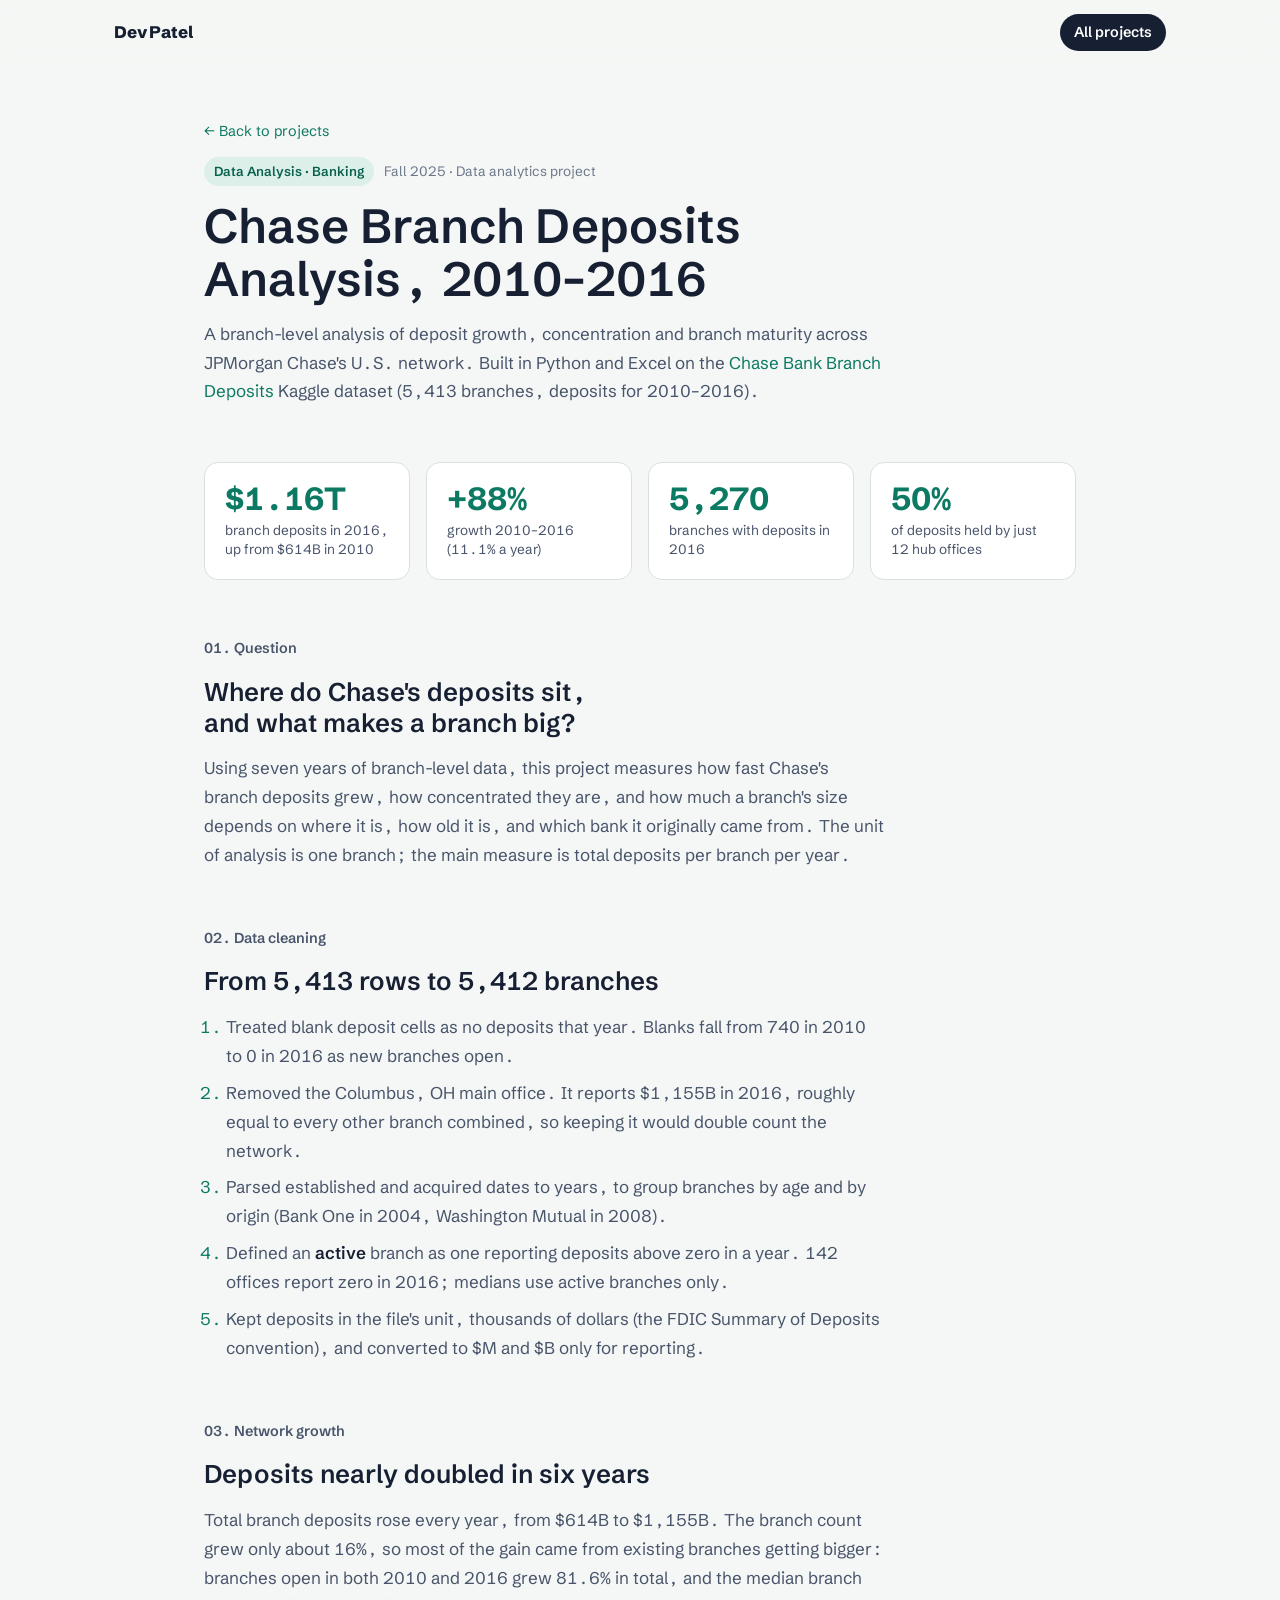
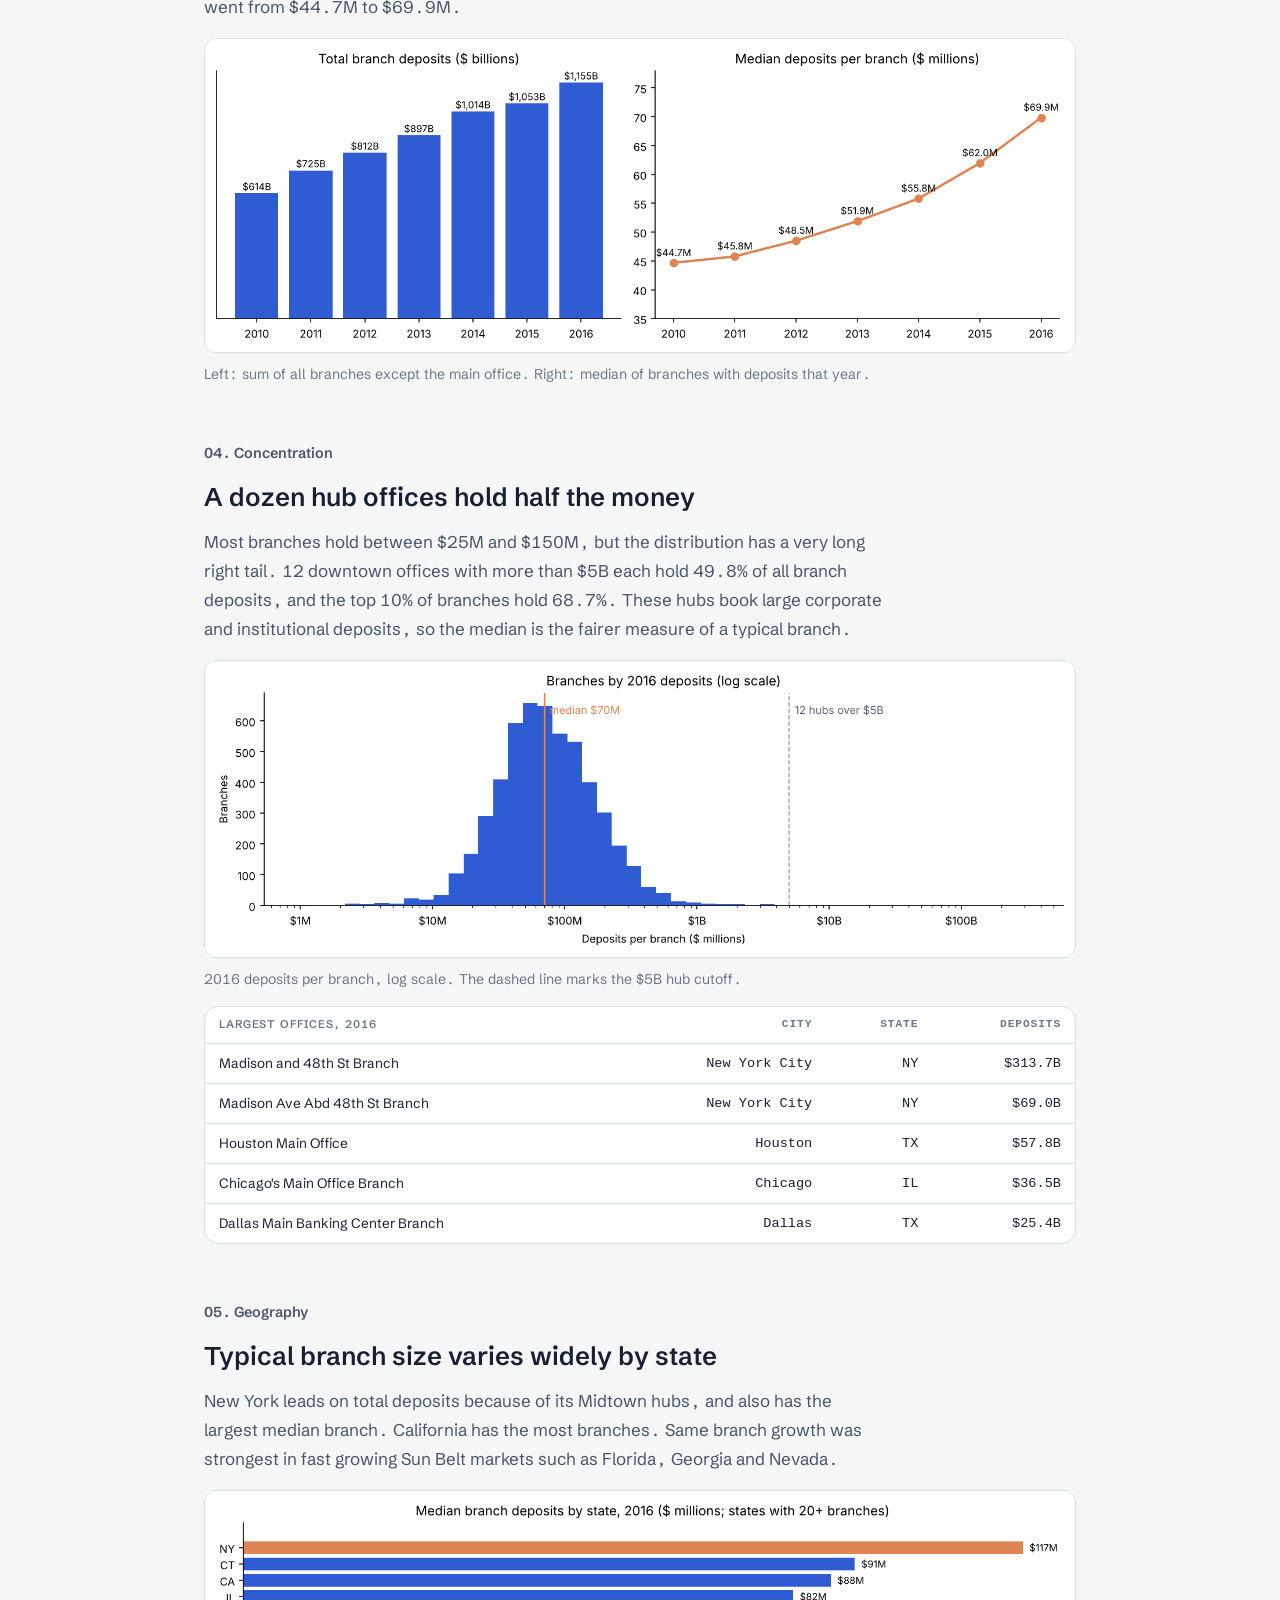
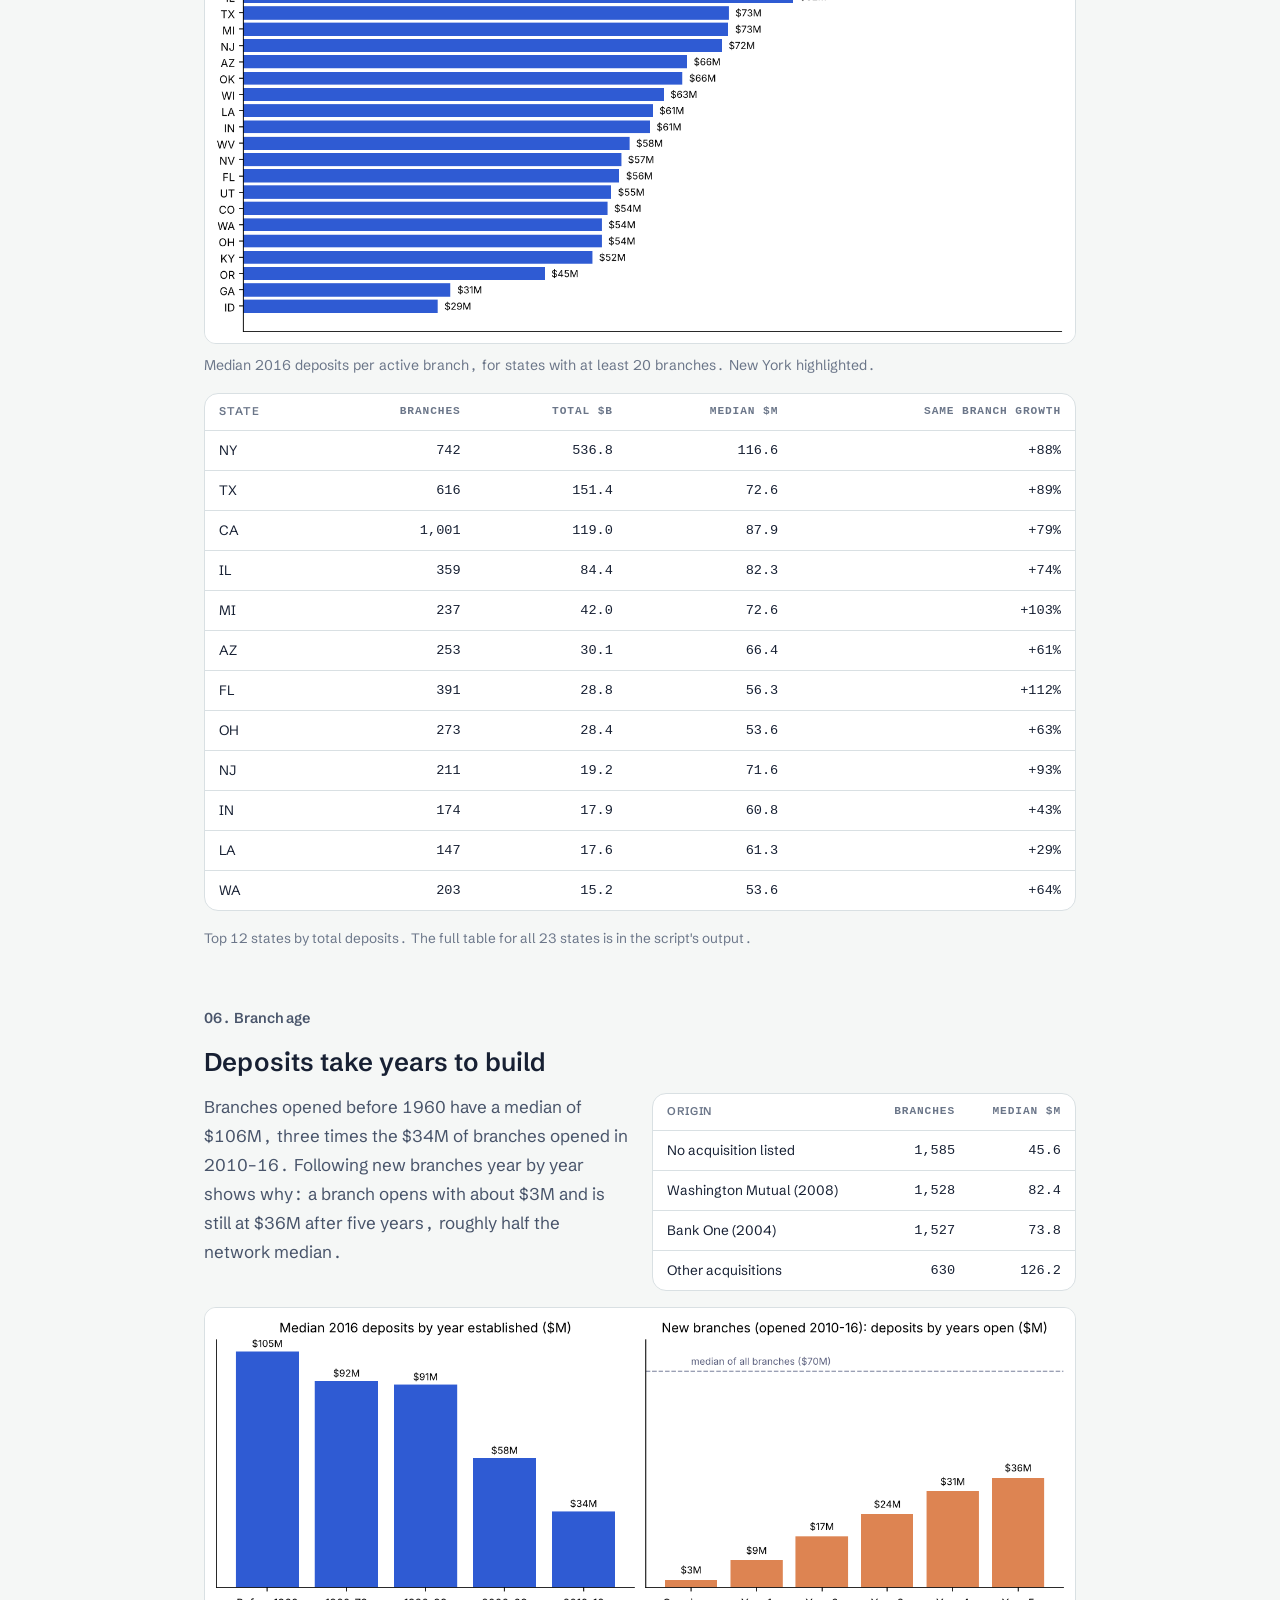
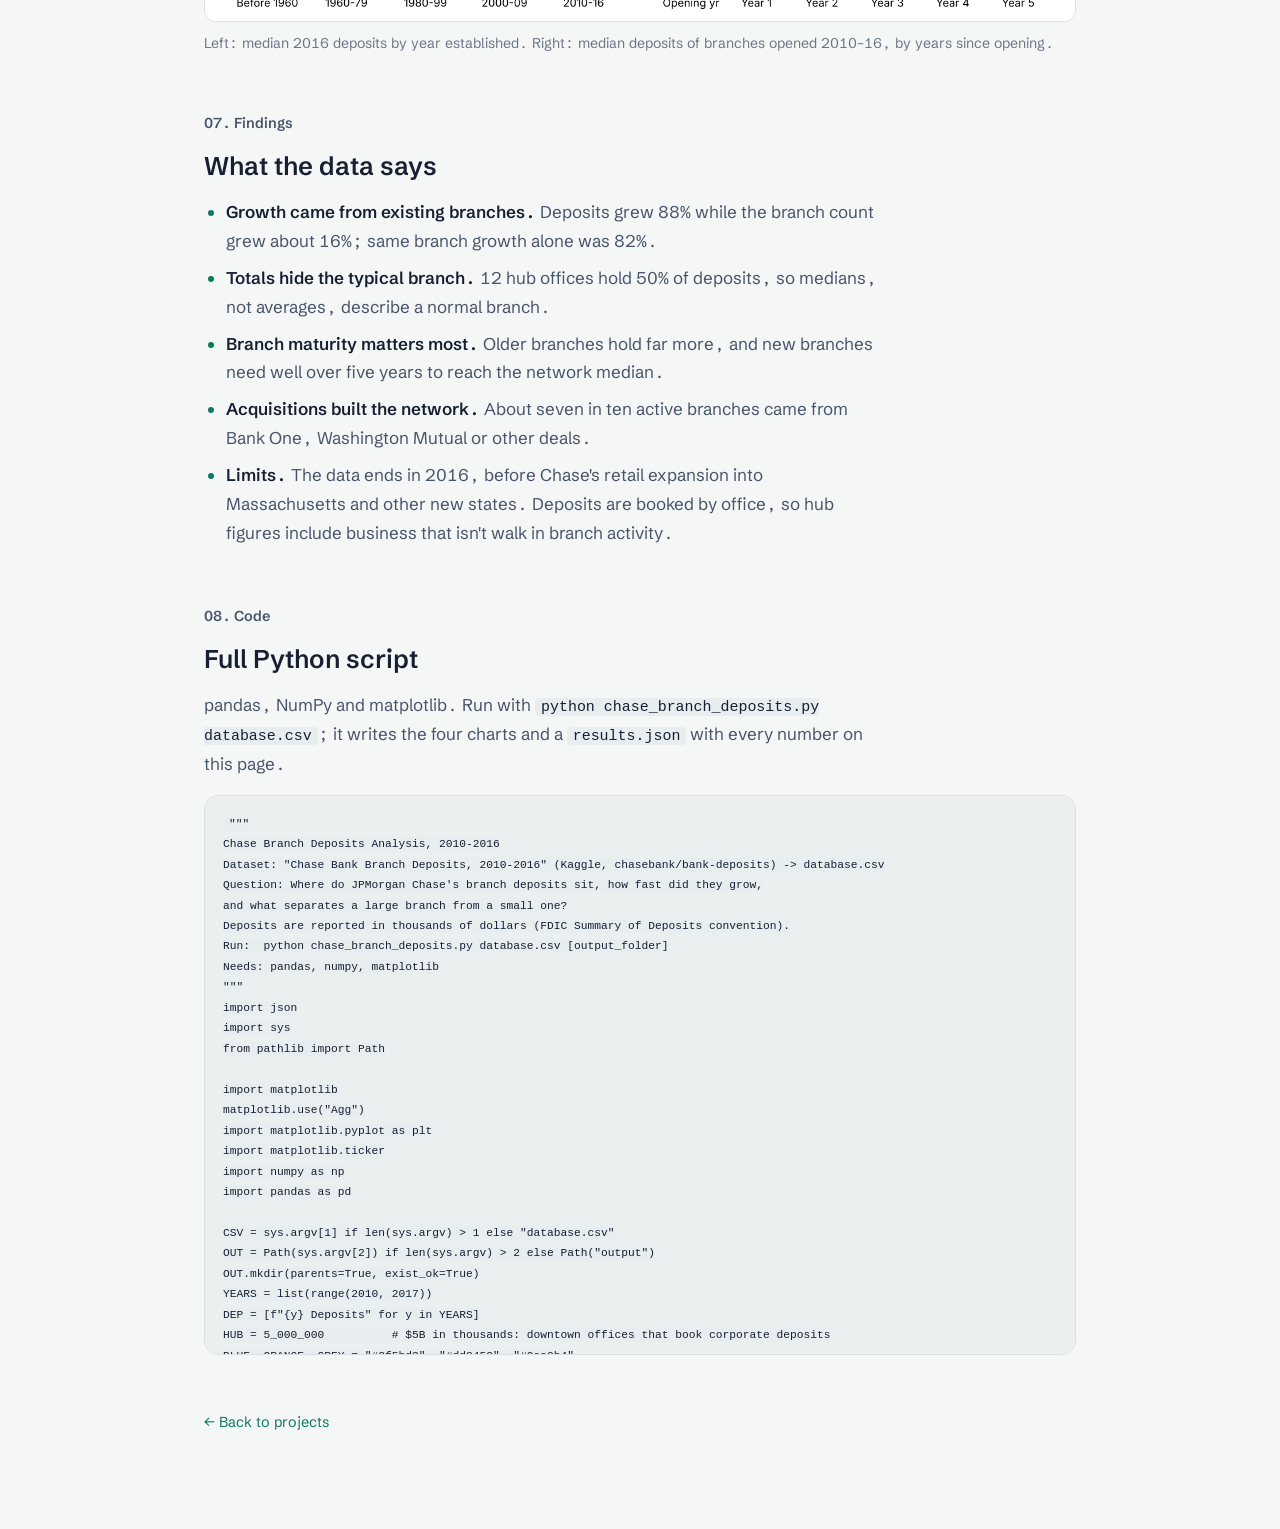
==== commit c51a9ad4: "Redesign: light analyst layout, interactive deposits chart, tighter content Co-Authored-By: Claude O" ====
--- a/projects/chase-branch-deposits.html
+++ b/projects/chase-branch-deposits.html
@@ -8,7 +8,7 @@
 <link rel="icon" href="data:image/svg+xml,<svg xmlns=%22http://www.w3.org/2000/svg%22 viewBox=%220 0 100 100%22><text y=%22.9em%22 font-size=%2290%22>🟦</text></svg>">
 <link rel="preconnect" href="https://fonts.googleapis.com">
 <link rel="preconnect" href="https://fonts.gstatic.com" crossorigin>
-<link href="https://fonts.googleapis.com/css2?family=Inter:wght@400;500;600;700;800&family=Fraunces:opsz,wght@9..144,500;9..144,600&display=swap" rel="stylesheet">
+<link href="https://fonts.googleapis.com/css2?family=Schibsted+Grotesk:ital,wght@0,400;0,500;0,600;0,700;0,800;1,400&display=swap" rel="stylesheet">
 <link rel="stylesheet" href="../styles.css">
 <style>
 .cs { max-width: 920px; margin: 0 auto; padding: 120px 24px 96px; display: grid; gap: 56px; }
@@ -53,7 +53,7 @@
 <div class="noise"></div>
 <header class="nav">
   <div class="nav-inner">
-    <a href="../index.html" class="nav-brand">DP</a>
+    <a href="../index.html" class="nav-brand">Dev Patel</a>
     <a href="../index.html#projects" class="nav-cta">All projects</a>
   </div>
 </header>
--- a/styles.css
+++ b/styles.css
@@ -1,640 +1,273 @@
+/* Dev Patel portfolio — light, analyst style.
+   Token names are shared with the project pages in /projects, keep them stable. */
 :root {
-  --bg: #0b0d12;
-  --bg-alt: #0f1218;
-  --surface: #141822;
-  --surface-2: #1a1f2b;
-  --border: #262c3a;
-  --text: #eef0f4;
-  --text-dim: #9aa3b5;
-  --text-faint: #626b80;
-  --accent: #d4a24e;
-  --accent-soft: rgba(212, 162, 78, 0.14);
-  --serif: "Fraunces", Georgia, serif;
-  --sans: "Inter", -apple-system, BlinkMacSystemFont, "Segoe UI", sans-serif;
-  --maxw: 1080px;
+  --bg: #f5f7f6;          /* page */
+  --bg-alt: #eceff0;      /* alternate band, code blocks */
+  --surface: #ffffff;     /* cards, tables */
+  --surface-2: #e8edef;   /* inline code, chips */
+  --border: #d9e0e3;      /* rules and outlines */
+  --text: #172033;        /* ink */
+  --text-dim: #48546a;    /* body copy */
+  --text-faint: #6b7689;  /* captions (AA on --bg) */
+  --accent: #0c7a62;      /* ledger green */
+  --accent-strong: #08604d;
+  --accent-soft: #dcefe9;
+  --bar: #172033;
+  --sans: "Schibsted Grotesk", -apple-system, BlinkMacSystemFont, "Segoe UI", sans-serif;
+  --serif: var(--sans);   /* project pages use --serif for headings */
+  --maxw: 1100px;
+  --radius: 10px;
 }
 
 * { box-sizing: border-box; margin: 0; padding: 0; }
-
-html { scroll-behavior: smooth; }
+html { scroll-behavior: smooth; scroll-padding-top: 72px; }
+@media (prefers-reduced-motion: reduce) { html { scroll-behavior: auto; } }
 
 body {
   background: var(--bg);
   color: var(--text);
   font-family: var(--sans);
-  line-height: 1.5;
+  font-size: 1.0625rem;
+  line-height: 1.6;
+  font-variant-numeric: tabular-nums;
   -webkit-font-smoothing: antialiased;
   overflow-x: hidden;
 }
 
-.noise {
-  position: fixed;
-  inset: -10%;
-  pointer-events: none;
-  z-index: 1;
-  opacity: 0.5;
-  background-image: radial-gradient(circle at 20% 20%, rgba(212,162,78,0.07), transparent 40%),
-                     radial-gradient(circle at 80% 70%, rgba(212,162,78,0.05), transparent 45%);
-  animation: auroraDrift 26s ease-in-out infinite;
-}
-@keyframes auroraDrift {
-  0%   { transform: translate(0, 0) scale(1); }
-  33%  { transform: translate(2%, 3%) scale(1.05); }
-  66%  { transform: translate(-2%, -1%) scale(1.02); }
-  100% { transform: translate(0, 0) scale(1); }
-}
-@media (prefers-reduced-motion: reduce) {
-  .noise { animation: none; }
-}
-
-.scroll-progress {
-  position: fixed;
-  top: 0;
-  left: 0;
-  height: 3px;
-  width: 0%;
-  background: linear-gradient(90deg, var(--accent), #f3cd84);
-  z-index: 200;
-  transition: width 0.1s ease-out;
-}
-
 a { color: inherit; text-decoration: none; }
-ul { list-style: none; }
-img { display: block; max-width: 100%; }
+ul, ol { list-style: none; }
+img { display: block; max-width: 100%; height: auto; }
+h1, h2, h3 { font-family: var(--sans); color: var(--text); text-wrap: balance; }
+:focus-visible { outline: 2px solid var(--accent); outline-offset: 3px; border-radius: 4px; }
+
+.noise, .scroll-progress { display: none; } /* retired decorations, still referenced by older pages */
+
+.skip {
+  position: absolute; left: 16px; top: -48px; z-index: 300;
+  background: var(--text); color: #fff; padding: 8px 14px; border-radius: 6px;
+}
+.skip:focus { top: 12px; }
+
+.text-link {
+  color: var(--accent);
+  font-weight: 600;
+  text-decoration: underline;
+  text-decoration-thickness: 1px;
+  text-underline-offset: 3px;
+}
+.text-link:hover { color: var(--accent-strong); text-decoration-thickness: 2px; }
 
 /* NAV */
 .nav {
-  position: fixed;
-  top: 0; left: 0; right: 0;
-  z-index: 100;
-  backdrop-filter: blur(14px);
-  background: rgba(11, 13, 18, 0.72);
-  border-bottom: 1px solid var(--border);
-}
+  position: fixed; top: 0; left: 0; right: 0; z-index: 100;
+  background: rgba(245, 247, 246, 0.9);
+  backdrop-filter: saturate(1.4) blur(10px);
+  border-bottom: 1px solid transparent;
+  transition: border-color .2s;
+}
+.nav.scrolled { border-bottom-color: var(--border); }
 .nav-inner {
-  max-width: var(--maxw);
-  margin: 0 auto;
-  padding: 16px 24px;
-  display: flex;
-  align-items: center;
-  justify-content: space-between;
-}
-.nav-brand {
-  font-family: var(--serif);
-  font-weight: 600;
-  font-size: 1.15rem;
-  letter-spacing: 0.02em;
-  color: var(--accent);
-}
-.nav-links {
-  display: flex;
-  align-items: center;
-  gap: 32px;
-}
-.nav-links a {
-  position: relative;
-  font-size: 0.9rem;
-  color: var(--text-dim);
-  transition: color 0.2s ease;
-}
-.nav-links a:not(.nav-cta)::after {
-  content: "";
-  position: absolute;
-  left: 0;
-  right: 0;
-  bottom: -4px;
-  height: 1px;
-  background: var(--accent);
-  transform: scaleX(0);
-  transform-origin: center;
-  transition: transform 0.25s ease;
-}
-.nav-links a:not(.nav-cta):hover::after { transform: scaleX(1); }
+  max-width: var(--maxw); margin: 0 auto; padding: 14px 24px;
+  display: flex; align-items: center; justify-content: space-between; gap: 24px;
+}
+.nav-brand { font-weight: 800; font-size: 1.05rem; letter-spacing: -0.01em; }
+.nav-links { display: flex; align-items: center; gap: 26px; font-size: .95rem; color: var(--text-dim); }
 .nav-links a:hover { color: var(--text); }
-.nav-cta {
-  padding: 8px 18px;
-  border: 1px solid var(--accent);
-  border-radius: 999px;
-  color: var(--accent) !important;
-}
-.nav-cta:hover { background: var(--accent-soft); }
+.nav-cta, .nav-links .nav-cta {
+  color: #fff; background: var(--text); padding: 7px 14px; border-radius: 999px;
+  font-weight: 600; font-size: .9rem;
+}
+.nav-cta:hover, .nav-links .nav-cta:hover { color: #fff; background: var(--accent); }
 
 .nav-toggle {
-  display: none;
-  flex-direction: column;
-  justify-content: center;
-  gap: 5px;
-  width: 32px;
-  height: 32px;
-  background: none;
-  border: none;
-  cursor: pointer;
-}
-.nav-toggle span {
-  display: block;
-  height: 2px;
-  width: 100%;
-  background: var(--text);
-  border-radius: 2px;
-  transition: all 0.25s ease;
-}
+  display: none; width: 40px; height: 40px; border: 1px solid var(--border);
+  border-radius: 8px; background: var(--surface); cursor: pointer;
+  flex-direction: column; align-items: center; justify-content: center; gap: 6px;
+}
+.nav-toggle span { width: 18px; height: 2px; background: var(--text); transition: transform .2s; }
+.nav-toggle.open span:first-child { transform: translateY(4px) rotate(45deg); }
+.nav-toggle.open span:last-child { transform: translateY(-4px) rotate(-45deg); }
+
+/* BUTTONS */
+.btn {
+  display: inline-flex; align-items: center; justify-content: center;
+  padding: 12px 20px; border-radius: 999px; font-weight: 600; font-size: .98rem;
+  border: 1px solid var(--text); transition: background .15s, color .15s, border-color .15s;
+}
+.btn-primary { background: var(--text); color: #fff; }
+.btn-primary:hover { background: var(--accent); border-color: var(--accent); }
+.btn-ghost { background: transparent; color: var(--text); border-color: var(--border); }
+.btn-ghost:hover { border-color: var(--text); }
 
 /* HERO */
 .hero {
-  min-height: 100vh;
-  display: flex;
-  flex-direction: column;
-  align-items: center;
-  justify-content: center;
-  text-align: center;
+  padding: 128px 24px 88px;
+  background-image:
+    linear-gradient(var(--border) 1px, transparent 1px),
+    linear-gradient(90deg, var(--border) 1px, transparent 1px);
+  background-size: 28px 28px;
+  background-position: -1px -1px;
+  border-bottom: 1px solid var(--border);
   position: relative;
-  padding: 120px 24px 80px;
-}
-.hero-inner { width: 100%; max-width: 720px; }
-.hero-photo-wrap {
-  position: relative;
-  width: 148px;
-  height: 148px;
-  margin: 0 auto 28px;
-}
-.hero-photo-wrap::before {
-  content: "";
-  position: absolute;
-  inset: -10px;
-  border-radius: 50%;
-  background: conic-gradient(from 0deg, var(--accent), transparent 30%, transparent 70%, var(--accent));
-  animation: ringSpin 6s linear infinite;
-  opacity: 0.8;
-}
-@keyframes ringSpin {
-  to { transform: rotate(360deg); }
-}
-@media (prefers-reduced-motion: reduce) {
-  .hero-photo-wrap::before { animation: none; }
-}
-.hero-photo {
-  position: relative;
-  width: 148px;
-  height: 148px;
-  border-radius: 50%;
-  object-fit: cover;
-  border: 3px solid var(--bg);
-  box-shadow: 0 0 0 3px var(--accent), 0 20px 40px -20px rgba(0,0,0,0.6);
-}
+}
+.hero::before { /* fade the graph paper toward the text */
+  content: ""; position: absolute; inset: 0; pointer-events: none;
+  background: linear-gradient(100deg, var(--bg) 35%, rgba(245,247,246,.55) 70%, rgba(245,247,246,.2));
+}
+.hero-inner {
+  position: relative; max-width: var(--maxw); margin: 0 auto;
+  display: grid; grid-template-columns: 1fr 1.05fr; gap: 64px; align-items: center;
+}
+.hero-photo { width: 88px; height: 88px; border-radius: 50%; object-fit: cover; margin-bottom: 24px; border: 3px solid var(--surface); box-shadow: 0 0 0 1px var(--border); }
 .hero h1 {
-  font-family: var(--serif);
-  font-size: clamp(3rem, 9vw, 5.5rem);
-  font-weight: 600;
-  line-height: 1.02;
-  letter-spacing: -0.01em;
-  margin-bottom: 20px;
-}
-.hero-role {
-  font-size: clamp(1.1rem, 2.5vw, 1.4rem);
-  color: var(--text);
-  font-weight: 500;
-  margin-bottom: 4px;
-}
-.hero-role-2 { margin-bottom: 14px; }
-.hero-sub {
-  font-size: 1.05rem;
-  color: var(--text-dim);
-  max-width: 560px;
-  margin: 0 auto 40px;
-}
-.hero-actions {
-  display: flex;
-  gap: 16px;
-  justify-content: center;
-  flex-wrap: wrap;
-}
-.btn {
-  display: inline-flex;
-  align-items: center;
-  padding: 13px 28px;
-  border-radius: 999px;
-  font-size: 0.92rem;
-  font-weight: 600;
-  transition: all 0.22s ease;
-}
-.btn-primary {
-  background: var(--accent);
-  color: #14110a;
-}
-.btn-primary:hover { transform: translateY(-2px); box-shadow: 0 10px 30px -10px rgba(212,162,78,0.5); }
-.btn-ghost {
-  border: 1px solid var(--border);
-  color: var(--text);
-}
-.btn-ghost:hover { border-color: var(--accent); color: var(--accent); }
-
-.hero-scroll {
-  position: absolute;
-  bottom: 40px;
-  left: 50%;
-  transform: translateX(-50%);
-  display: flex;
-  flex-direction: column;
-  align-items: center;
-  gap: 10px;
-  font-size: 0.75rem;
-  letter-spacing: 0.1em;
-  text-transform: uppercase;
-  color: var(--text-faint);
-}
-.hero-scroll span {
-  width: 1px;
-  height: 40px;
-  background: linear-gradient(var(--text-faint), transparent);
-  animation: scrollLine 1.8s ease-in-out infinite;
-}
-@keyframes scrollLine {
-  0% { transform: scaleY(0); transform-origin: top; }
-  50% { transform: scaleY(1); transform-origin: top; }
-  50.01% { transform-origin: bottom; }
-  100% { transform: scaleY(0); transform-origin: bottom; }
-}
+  font-size: clamp(3rem, 8vw, 5.25rem);
+  font-weight: 800; line-height: .95; letter-spacing: -0.035em;
+  margin-bottom: 22px;
+}
+.hero-lede { font-size: 1.2rem; line-height: 1.55; color: var(--text-dim); max-width: 34ch; margin-bottom: 30px; }
+.hero-actions { display: flex; flex-wrap: wrap; gap: 12px; margin-bottom: 26px; }
+.hero-status { display: flex; align-items: center; gap: 10px; font-size: .95rem; color: var(--text-dim); }
+.dot { width: 8px; height: 8px; border-radius: 50%; background: var(--accent); box-shadow: 0 0 0 4px var(--accent-soft); }
+
+.hero-chart {
+  background: var(--surface); border: 1px solid var(--border); border-radius: 14px;
+  padding: 24px 24px 20px; box-shadow: 0 18px 40px -28px rgba(23, 32, 51, .45);
+}
+.chart-head { display: flex; justify-content: space-between; align-items: baseline; gap: 16px; flex-wrap: wrap; margin-bottom: 14px; }
+.chart-title { font-weight: 600; font-size: .95rem; }
+.chart-readout { font-size: .95rem; color: var(--text-dim); }
+.chart-readout b { color: var(--text); font-size: 1.35rem; font-weight: 800; letter-spacing: -0.01em; margin-right: 4px; }
+.bars { width: 100%; height: auto; display: block; overflow: visible; }
+.bars .grid line { stroke: var(--border); stroke-width: 1; }
+.bars .grid line:last-child { stroke: var(--text); }
+.bars .bar { fill: var(--bar); transition: fill .15s; cursor: pointer; }
+.bars .bar.latest { fill: var(--accent); }
+.bars .col:hover .bar, .bars .col:focus .bar, .bars .col.active .bar { fill: var(--accent); }
+.bars .col:not(.active) .bar.latest { fill: var(--accent); }
+.bars .col { outline: none; }
+.bars .col:focus-visible .hit { stroke: var(--accent); stroke-width: 2; }
+.bars .hit { fill: transparent; }
+.bars .yr { font: 500 12px var(--sans); fill: var(--text-faint); text-anchor: middle; }
+.bars.animate .bar { transform-box: fill-box; transform-origin: bottom; animation: grow .7s cubic-bezier(.2,.7,.2,1) both; }
+@keyframes grow { from { transform: scaleY(0); } }
+@media (prefers-reduced-motion: reduce) { .bars.animate .bar { animation: none; } }
+.hero-chart figcaption { margin-top: 16px; font-size: .92rem; color: var(--text-dim); line-height: 1.55; }
+.hero-chart figcaption .text-link { display: inline-block; margin-top: 6px; }
 
 /* SECTIONS */
-.section {
-  padding: 120px 24px;
-  position: relative;
-  z-index: 2;
-}
-.section-alt { background: var(--bg-alt); }
+.section { padding: 96px 24px; }
+.section-alt { background: var(--surface); border-block: 1px solid var(--border); }
 .section-inner { max-width: var(--maxw); margin: 0 auto; }
-.kicker {
-  font-size: 0.8rem;
-  letter-spacing: 0.16em;
-  text-transform: uppercase;
-  color: var(--accent);
-  margin-bottom: 16px;
-}
-.section h2 {
-  font-family: var(--serif);
-  font-size: clamp(2rem, 4.5vw, 3rem);
-  font-weight: 600;
-  line-height: 1.1;
-  margin-bottom: 56px;
-  max-width: 640px;
-}
-
-/* ABOUT */
-.about-grid {
-  display: grid;
-  grid-template-columns: 1.1fr 0.9fr;
-  gap: 48px;
-  align-items: start;
-}
-.about-text {
-  font-size: 1.1rem;
-  color: var(--text-dim);
-  line-height: 1.75;
-}
-.about-card {
-  background: var(--surface);
-  border: 1px solid var(--border);
-  border-radius: 16px;
-  overflow: hidden;
-}
-.about-card-photo {
-  width: 100%;
-  height: 160px;
-  object-fit: cover;
-}
-.about-card-body { padding: 28px; }
-.about-card h3 {
-  font-family: var(--serif);
-  font-size: 1.1rem;
-  margin-bottom: 18px;
-  color: var(--accent);
-}
-.about-edu-top {
-  display: flex;
-  justify-content: space-between;
-  align-items: baseline;
-  gap: 12px;
-  margin-bottom: 8px;
-  flex-wrap: wrap;
-}
-.about-edu-top span {
-  font-size: 0.82rem;
-  color: var(--text-faint);
-  white-space: nowrap;
-}
-.about-edu p { color: var(--text-dim); font-size: 0.95rem; margin-bottom: 10px; }
-.about-edu-course { font-size: 0.85rem !important; color: var(--text-faint) !important; }
-
-/* TIMELINE */
-.timeline {
-  display: flex;
-  flex-direction: column;
-  gap: 0;
-  border-top: 1px solid var(--border);
-}
-.timeline-item {
-  display: grid;
-  grid-template-columns: 220px 1fr;
-  gap: 32px;
-  padding: 36px 0;
-  border-bottom: 1px solid var(--border);
-}
-.timeline-date {
-  font-size: 0.85rem;
-  color: var(--text-faint);
-  padding-top: 4px;
-}
-.timeline-head {
-  display: flex;
-  align-items: center;
-  gap: 16px;
-  margin-bottom: 14px;
-}
-.logo-chip {
-  flex-shrink: 0;
-  width: 56px;
-  height: 56px;
-  border-radius: 12px;
-  background: #ffffff;
-  display: flex;
-  align-items: center;
-  justify-content: center;
-  padding: 8px;
-}
-.logo-chip img {
-  max-width: 100%;
-  max-height: 100%;
-  object-fit: contain;
-}
-.timeline-body h3 {
-  font-family: var(--serif);
-  font-size: 1.4rem;
-  font-weight: 600;
-  margin-bottom: 4px;
-}
-.timeline-org {
-  color: var(--accent);
-  font-size: 0.92rem;
-}
-.timeline-body ul { display: flex; flex-direction: column; gap: 8px; }
-.timeline-body li {
-  color: var(--text-dim);
-  font-size: 0.96rem;
-  line-height: 1.6;
-  padding-left: 18px;
-  position: relative;
-}
-.timeline-body li::before {
-  content: "";
-  position: absolute;
-  left: 0;
-  top: 0.65em;
-  width: 5px;
-  height: 5px;
-  border-radius: 50%;
-  background: var(--accent);
-}
-
-/* CARDS (leadership) */
-.cards-grid {
-  display: grid;
-  grid-template-columns: repeat(2, 1fr);
-  gap: 24px;
-}
-.card {
-  background: var(--surface);
-  border: 1px solid var(--border);
-  border-radius: 16px;
-  padding: 28px;
-  display: flex;
-  flex-direction: column;
-  transition: border-color 0.2s ease, transform 0.2s ease;
-}
-.card:hover {
-  border-color: var(--accent);
-  transform: translateY(-6px) scale(1.01);
-  box-shadow: 0 24px 48px -24px rgba(212,162,78,0.35);
-}
-.card-top {
-  display: flex;
-  justify-content: space-between;
-  align-items: baseline;
-  gap: 8px;
-  margin-bottom: 4px;
-  flex-wrap: wrap;
-}
-.card-top h3 {
-  font-family: var(--serif);
-  font-size: 1.15rem;
-  font-weight: 600;
-}
-.card-date { font-size: 0.78rem; color: var(--text-faint); white-space: nowrap; }
-.card-org { color: var(--accent); font-size: 0.88rem; margin-bottom: 16px; }
-.card ul { display: flex; flex-direction: column; gap: 8px; }
-.card li {
-  color: var(--text-dim);
-  font-size: 0.9rem;
-  line-height: 1.55;
-  padding-left: 16px;
-  position: relative;
-}
-.card li::before {
-  content: "";
-  position: absolute;
-  left: 0;
-  top: 0.6em;
-  width: 4px;
-  height: 4px;
-  border-radius: 50%;
-  background: var(--accent);
-}
-
-/* PROJECTS */
-.projects-grid {
-  display: grid;
-  grid-template-columns: repeat(2, 1fr);
-  gap: 24px;
-}
-.project {
-  background: var(--surface);
-  border: 1px solid var(--border);
-  border-radius: 16px;
-  padding: 32px;
-  transition: border-color 0.2s ease, transform 0.2s ease, box-shadow 0.2s ease;
-}
-.project:hover {
-  border-color: var(--accent);
-  transform: translateY(-4px);
-  box-shadow: 0 24px 48px -24px rgba(212,162,78,0.3);
-}
-.project-top {
-  display: flex;
-  justify-content: space-between;
-  align-items: center;
-  gap: 8px;
-  margin-bottom: 16px;
-}
-.project-tag {
-  display: inline-block;
-  font-size: 0.72rem;
-  letter-spacing: 0.08em;
-  text-transform: uppercase;
-  color: var(--accent);
-  background: var(--accent-soft);
-  padding: 5px 12px;
-  border-radius: 999px;
-}
-.project-date { font-size: 0.78rem; color: var(--text-faint); white-space: nowrap; }
-.project h3 {
-  font-family: var(--serif);
-  font-size: 1.3rem;
-  margin-bottom: 4px;
-}
-.project-org { color: var(--accent); font-size: 0.88rem; margin-bottom: 12px; }
-.project h3 + p { margin-top: 8px; }
-.project p {
-  color: var(--text-dim);
-  font-size: 0.95rem;
-  line-height: 1.65;
-  margin-bottom: 10px;
-}
-.project p:last-child { margin-bottom: 0; }
+.section-head { display: flex; align-items: baseline; justify-content: space-between; gap: 24px; flex-wrap: wrap; margin-bottom: 44px; }
+.section-head h2, .section h2 { font-size: clamp(2rem, 4.5vw, 2.75rem); font-weight: 800; letter-spacing: -0.025em; line-height: 1.05; }
+.section-head p { color: var(--text-dim); max-width: 46ch; }
+
+.meta { display: flex; gap: 14px; align-items: baseline; font-size: .88rem; color: var(--accent); font-weight: 600; margin-bottom: 8px; }
+.meta span { color: var(--text-faint); font-weight: 500; }
+
+/* WORK */
+.feature {
+  display: grid; grid-template-columns: 1.1fr 1fr; gap: 48px; align-items: center;
+  padding: 40px 0; border-top: 1px solid var(--border);
+}
+.feature-img {
+  display: block; background: #fff; border: 1px solid var(--border); border-radius: var(--radius);
+  padding: 14px; overflow: hidden;
+}
+.feature-img img { width: 100%; aspect-ratio: 16 / 10; object-fit: contain; transition: transform .3s; }
+.feature-img:hover img { transform: scale(1.02); }
+.feature h3 { font-size: 1.6rem; font-weight: 700; letter-spacing: -0.015em; line-height: 1.15; margin-bottom: 12px; }
+.feature h3 a:hover { color: var(--accent); }
+.feature-body > p:not(.meta) { color: var(--text-dim); max-width: 60ch; }
+.figures { display: flex; gap: 32px; margin: 22px 0; padding: 16px 0; border-block: 1px solid var(--border); }
+.figures dt { font-size: .82rem; color: var(--text-faint); }
+.figures dd { font-size: 1.5rem; font-weight: 800; letter-spacing: -0.01em; }
+
+.minor-grid { display: grid; grid-template-columns: 1fr 1fr; gap: 48px; padding-top: 40px; border-top: 1px solid var(--border); }
+.minor h3 { font-size: 1.2rem; font-weight: 700; margin-bottom: 8px; }
+.minor p:not(.meta) { color: var(--text-dim); font-size: 1rem; }
+
+/* EXPERIENCE */
+.timeline { display: grid; }
+.job { display: grid; grid-template-columns: 200px 1fr; gap: 32px; padding: 28px 0; border-top: 1px solid var(--border); }
+.job:first-child { border-top: 0; padding-top: 0; }
+.job-date { color: var(--text-faint); font-size: .95rem; padding-top: 10px; }
+.job-head { display: flex; gap: 16px; align-items: center; margin-bottom: 12px; }
+.logo-chip { width: 48px; height: 48px; flex: none; border-radius: 10px; border: 1px solid var(--border); background: #fff; display: grid; place-items: center; padding: 6px; }
+.logo-chip img { width: 100%; height: 100%; object-fit: contain; }
+.job h3, .edu h3, .role h3 { font-size: 1.2rem; font-weight: 700; line-height: 1.25; }
+.job-org { color: var(--text-dim); font-size: .98rem; }
+.job-org span { color: var(--text-faint); white-space: nowrap; }
+.job-org span::before { content: ""; display: inline-block; width: 1px; height: .8em; background: var(--border); margin: 0 10px; vertical-align: -1px; }
+.job ul { display: grid; gap: 8px; padding-left: 64px; }
+.job li { color: var(--text-dim); position: relative; max-width: 68ch; }
+.job li::before { content: ""; position: absolute; left: -18px; top: .7em; width: 8px; height: 2px; background: var(--accent); }
+
+.edu {
+  margin-top: 48px; display: grid; grid-template-columns: 200px 1fr; gap: 32px; align-items: center;
+  background: var(--bg); border: 1px solid var(--border); border-radius: var(--radius); padding: 20px;
+}
+.edu-photo { width: 100%; aspect-ratio: 4 / 3; object-fit: cover; border-radius: 6px; }
+.edu p:last-child { color: var(--text-dim); margin-top: 8px; max-width: 70ch; }
+
+/* LEADERSHIP */
+.roles { display: grid; grid-template-columns: 1fr 1fr; gap: 0 48px; }
+.role { padding: 24px 0; border-top: 1px solid var(--border); }
+.role .job-org { margin: 2px 0 10px; }
+.role p:last-child { color: var(--text-dim); font-size: 1rem; }
 
 /* SKILLS */
-.skills-grid {
-  display: grid;
-  grid-template-columns: repeat(2, 1fr);
-  gap: 40px 32px;
-}
-.skill-group h3 {
-  font-family: var(--serif);
-  font-size: 1.05rem;
-  color: var(--accent);
-  margin-bottom: 16px;
-}
-.tags { display: flex; flex-wrap: wrap; gap: 10px; }
-.tags span {
-  font-size: 0.85rem;
-  color: var(--text-dim);
-  border: 1px solid var(--border);
-  background: var(--surface);
-  padding: 8px 14px;
-  border-radius: 999px;
-}
+.skills { display: grid; }
+.skills > div { display: grid; grid-template-columns: 200px 1fr; gap: 32px; padding: 18px 0; border-top: 1px solid var(--border); }
+.skills > div:first-child { border-top: 0; }
+.skills dt { font-weight: 700; }
+.skills dd { color: var(--text-dim); max-width: 70ch; }
 
 /* CONTACT */
-.contact { text-align: center; }
-.contact h2 { margin: 0 auto 16px; }
-.contact-sub {
-  color: var(--text-dim);
-  max-width: 480px;
-  margin: 0 auto 48px;
-  font-size: 1.05rem;
-}
-.contact-links {
-  display: grid;
-  grid-template-columns: repeat(2, 1fr);
-  gap: 16px;
-  max-width: 640px;
-  margin: 0 auto;
-}
-.contact-link {
-  background: var(--surface);
-  border: 1px solid var(--border);
-  border-radius: 14px;
-  padding: 22px;
-  display: flex;
-  flex-direction: column;
-  gap: 6px;
-  text-align: left;
-  transition: border-color 0.2s ease, transform 0.2s ease;
-}
-.contact-link:hover {
-  border-color: var(--accent);
-  transform: translateY(-3px);
-  box-shadow: 0 20px 40px -24px rgba(212,162,78,0.35);
-}
-.contact-label {
-  font-size: 0.72rem;
-  letter-spacing: 0.1em;
-  text-transform: uppercase;
-  color: var(--text-faint);
-}
-.contact-value { font-size: 1rem; font-weight: 500; word-break: break-word; }
-
-/* FOOTER */
-.footer {
-  text-align: center;
-  padding: 32px 24px 40px;
-  color: var(--text-faint);
-  font-size: 0.82rem;
-  position: relative;
-  z-index: 2;
-}
-
-/* REVEAL ANIMATION */
-.reveal {
-  opacity: 0;
-  transform: translateY(16px);
-  animation: revealIn 0.8s ease forwards;
-}
-.hero-photo-wrap.reveal { animation-delay: 0s; }
-.hero h1.reveal { animation-delay: 0.05s; }
-.hero-role.reveal { animation-delay: 0.15s; }
-.hero-role-2.reveal { animation-delay: 0.2s; }
-.hero-sub.reveal { animation-delay: 0.28s; }
-.hero-actions.reveal { animation-delay: 0.38s; }
-.hero-scroll.reveal { animation-delay: 0.6s; }
-@keyframes revealIn {
-  to { opacity: 1; transform: translateY(0); }
-}
-
-.fade-up {
-  opacity: 0;
-  transform: translateY(24px);
-  transition: opacity 0.7s ease, transform 0.7s ease;
-}
-.fade-up.in-view {
-  opacity: 1;
-  transform: translateY(0);
-}
+.contact { padding-bottom: 112px; }
+.contact-sub { color: var(--text-dim); font-size: 1.15rem; max-width: 50ch; margin: 14px 0 30px; }
+.contact-email {
+  display: inline-block; font-size: clamp(1.5rem, 5.5vw, 3rem); font-weight: 800; letter-spacing: -0.03em;
+  border-bottom: 3px solid var(--accent); padding-bottom: 2px; word-break: break-all;
+}
+.contact-email:hover { color: var(--accent); }
+.contact-list { display: flex; flex-wrap: wrap; gap: 12px 32px; margin-top: 32px; color: var(--text-dim); }
+.contact-list a { text-decoration: underline; text-underline-offset: 3px; text-decoration-color: var(--border); }
+.contact-list a:hover { color: var(--text); text-decoration-color: var(--text); }
+
+.footer { border-top: 1px solid var(--border); padding: 28px 24px; text-align: center; font-size: .88rem; color: var(--text-faint); }
+
+/* Shared with project pages */
+.kicker { color: var(--accent); font-weight: 600; font-size: .9rem; }
+.project-tag { display: inline-block; font-size: .82rem; font-weight: 600; color: var(--accent-strong); background: var(--accent-soft); padding: 4px 10px; border-radius: 999px; }
+.project-date { color: var(--text-faint); font-size: .85rem; }
 
 /* RESPONSIVE */
-@media (max-width: 860px) {
-  .about-grid { grid-template-columns: 1fr; }
-  .cards-grid { grid-template-columns: 1fr; }
-  .projects-grid { grid-template-columns: 1fr; }
-  .skills-grid { grid-template-columns: 1fr; }
-  .contact-links { grid-template-columns: 1fr; }
-  .timeline-item { grid-template-columns: 1fr; gap: 8px; }
-}
-
-@media (max-width: 720px) {
+@media (max-width: 900px) {
+  .hero-inner { grid-template-columns: 1fr; gap: 48px; }
+  .hero::before { background: linear-gradient(180deg, var(--bg) 40%, rgba(245,247,246,.6)); }
+  .feature { grid-template-columns: 1fr; gap: 24px; }
+  .minor-grid, .roles { grid-template-columns: 1fr; gap: 0; }
+  .minor-grid { gap: 32px; }
+}
+@media (max-width: 760px) {
+  .nav-toggle { display: flex; }
   .nav-links {
-    position: fixed;
-    top: 65px;
-    left: 0;
-    right: 0;
-    bottom: 0;
-    background: var(--bg);
-    flex-direction: column;
-    justify-content: flex-start;
-    align-items: flex-start;
-    padding: 40px 32px;
-    gap: 28px;
-    transform: translateX(100%);
-    transition: transform 0.3s ease;
+    position: absolute; top: 100%; left: 0; right: 0; flex-direction: column; align-items: stretch; gap: 0;
+    background: var(--bg); border-bottom: 1px solid var(--border); padding: 8px 16px 16px; display: none;
   }
-  .nav-links.open { transform: translateX(0); }
-  .nav-links a { font-size: 1.1rem; }
-  .nav-toggle { display: flex; }
-  .section { padding: 80px 20px; }
-}
-
-.project-link {
-  color: var(--accent);
-  font-weight: 500;
-  border-bottom: 1px solid transparent;
-  transition: border-color 0.2s ease;
-}
-.project-link:hover { border-bottom-color: var(--accent); }
+  .nav-links.open { display: flex; }
+  .nav-links a { padding: 12px 8px; border-bottom: 1px solid var(--border); }
+  .nav-links .nav-cta { margin-top: 12px; text-align: center; border-bottom: 0; }
+  .nav-inner { padding: 12px 16px; }
+  .hero { padding: 104px 16px 64px; }
+  .section { padding: 72px 16px; }
+  .job, .skills > div, .edu { grid-template-columns: 1fr; gap: 8px; }
+  .job-date { padding-top: 0; }
+  .job ul { padding-left: 18px; }
+  .edu { gap: 16px; }
+  .figures { gap: 20px; }
+}
+
+.role .job-org span { display: block; }
+.role .job-org span::before { display: none; }
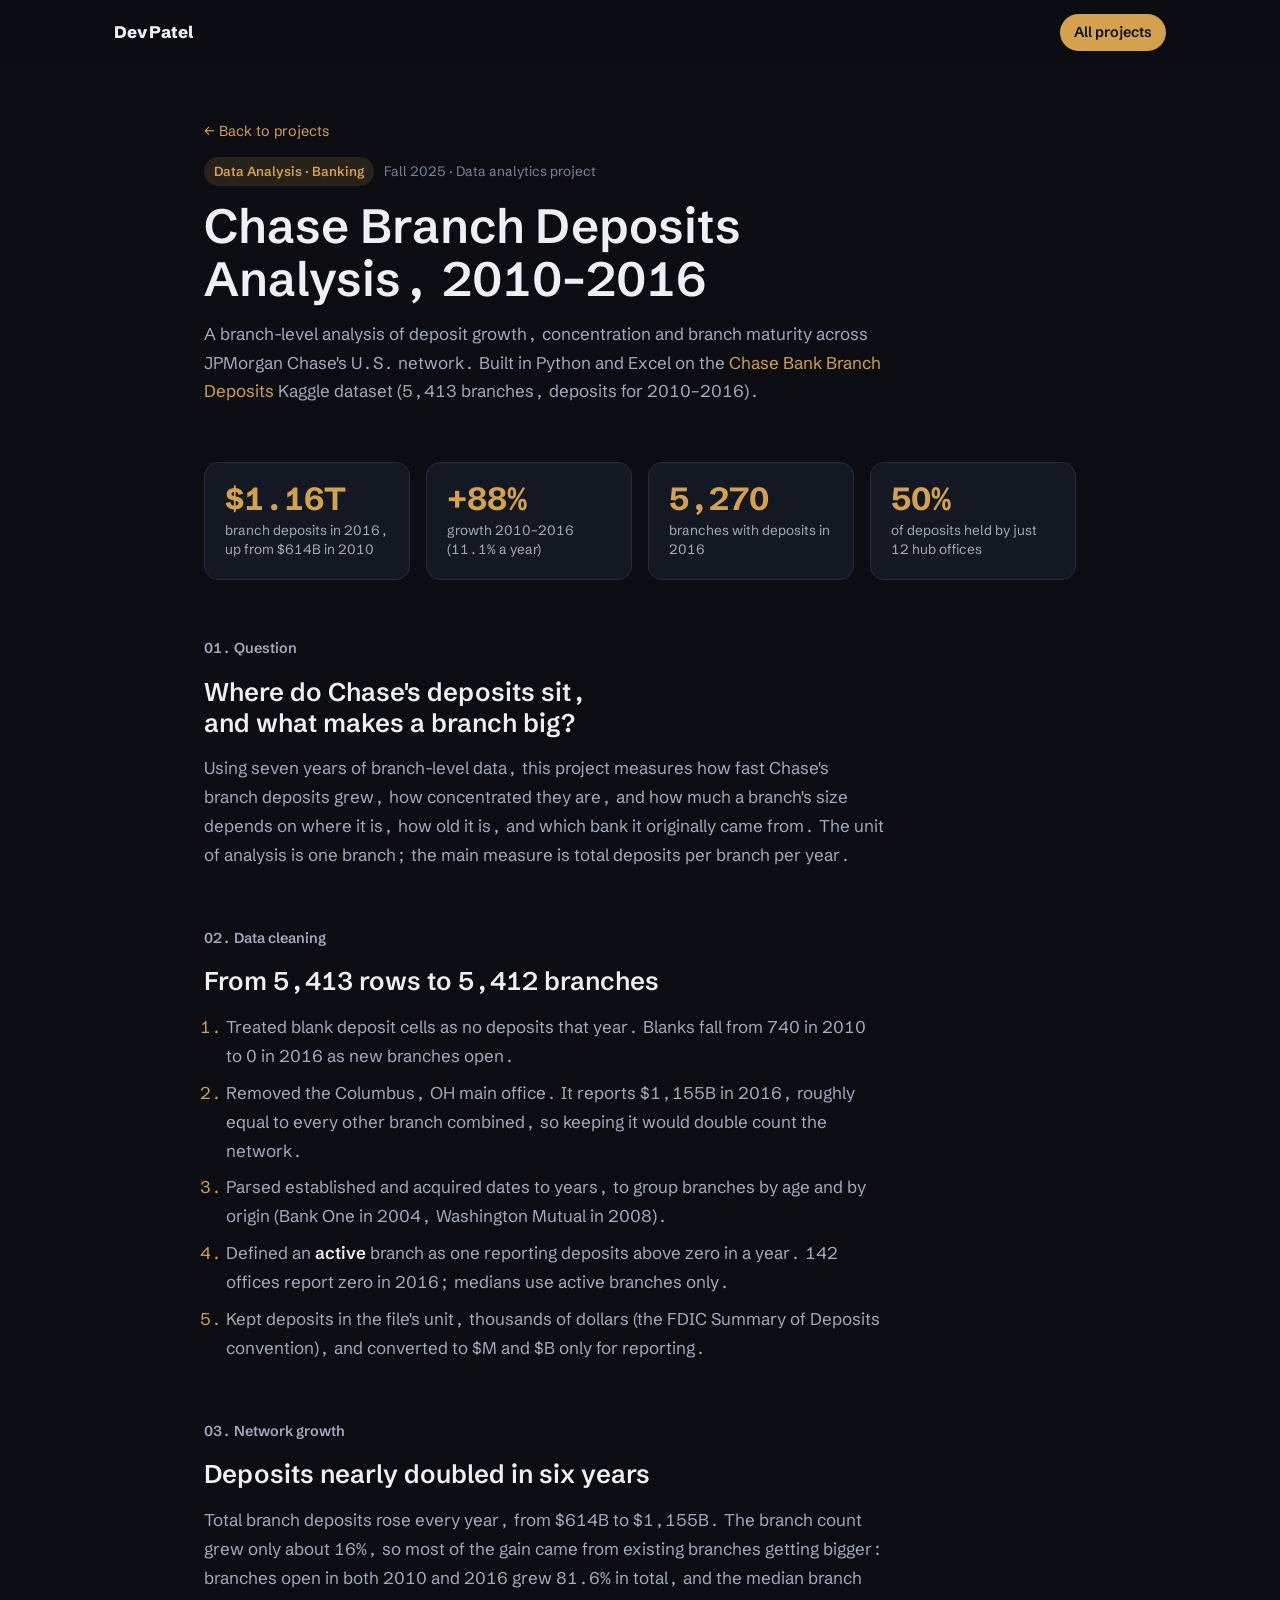
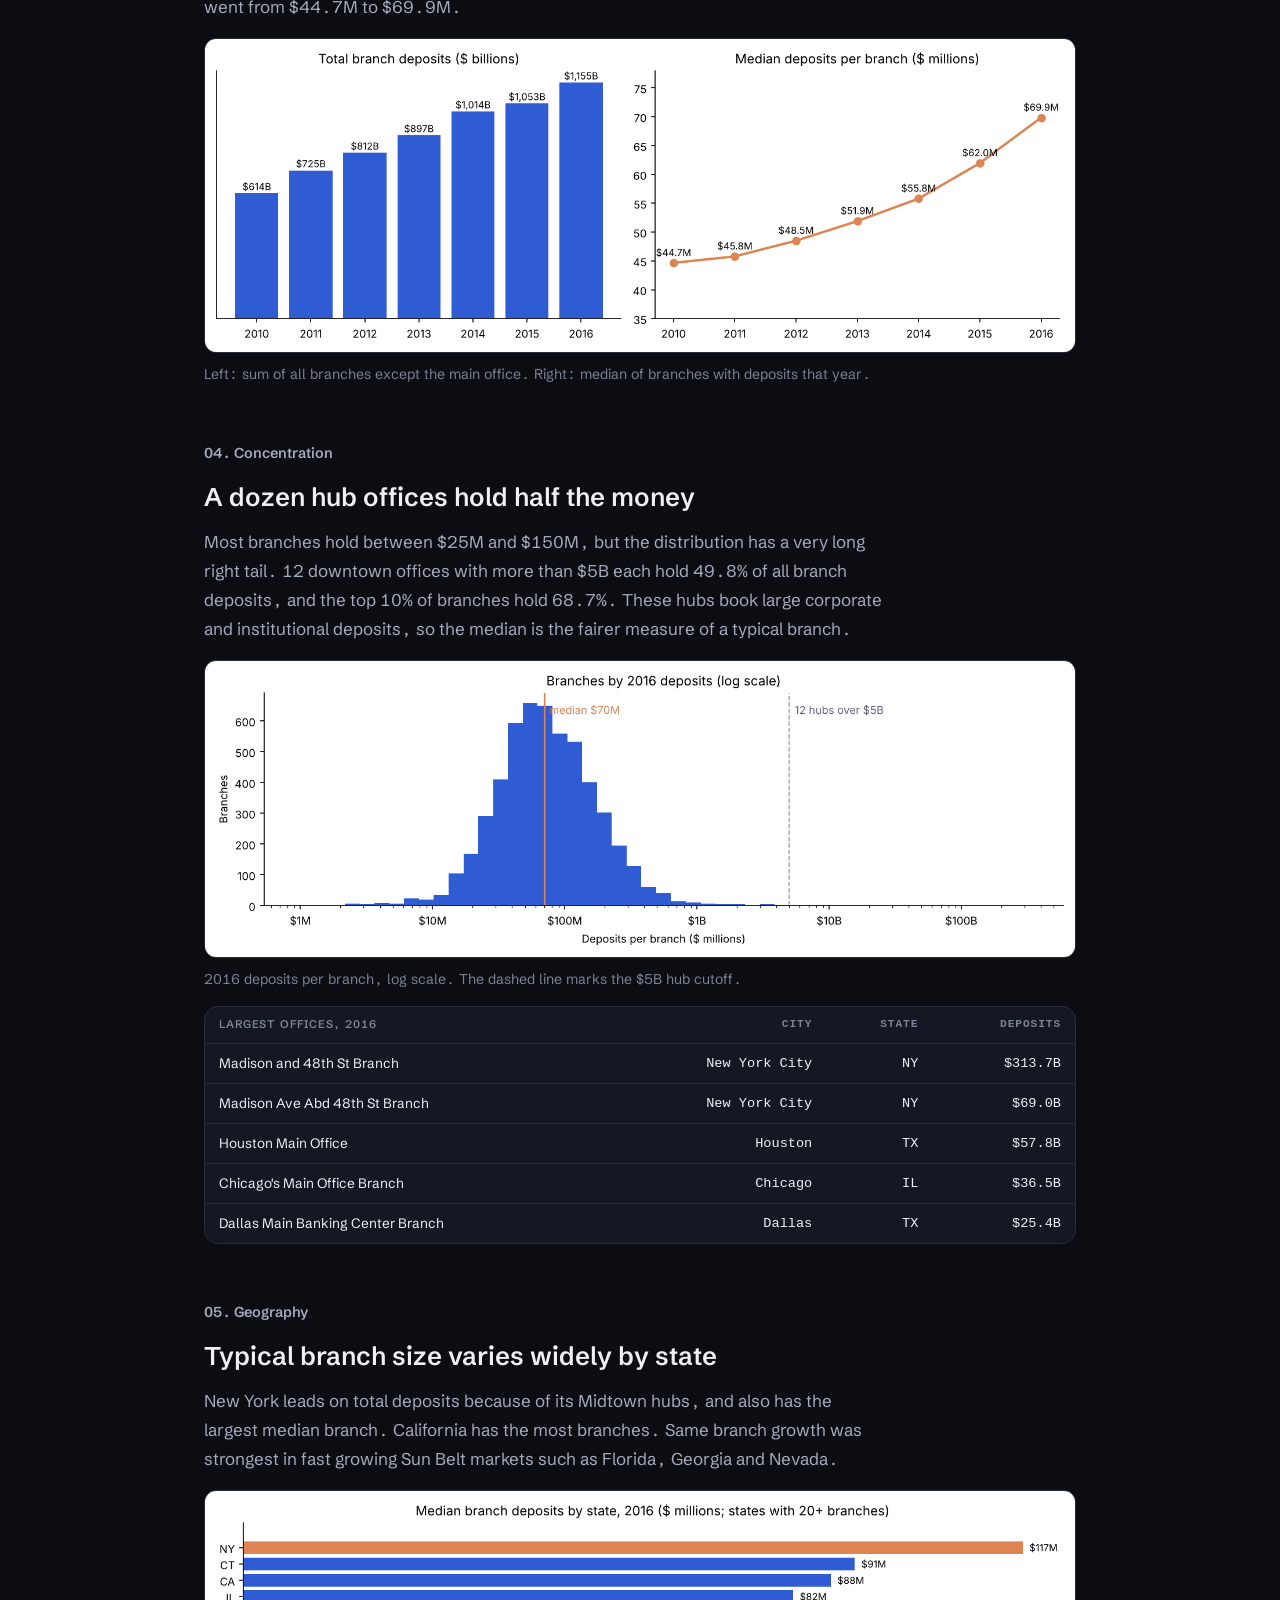
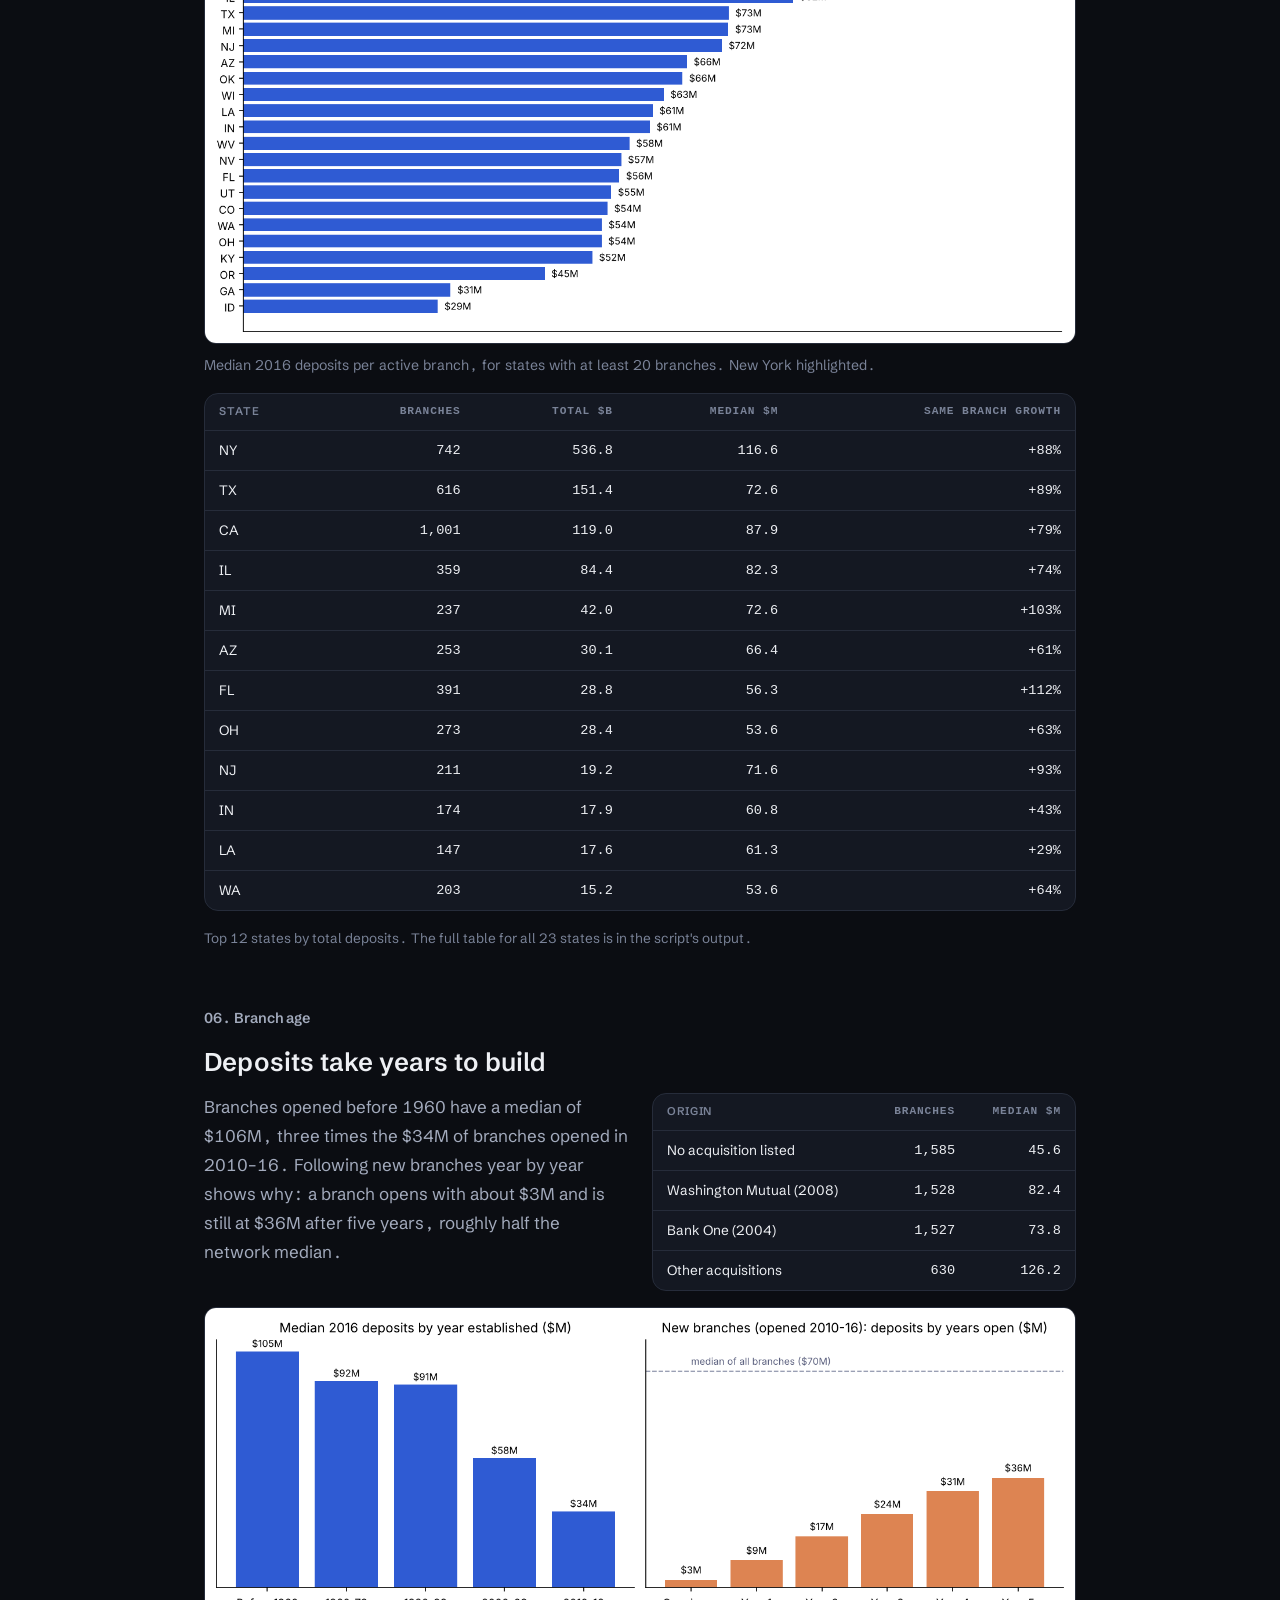
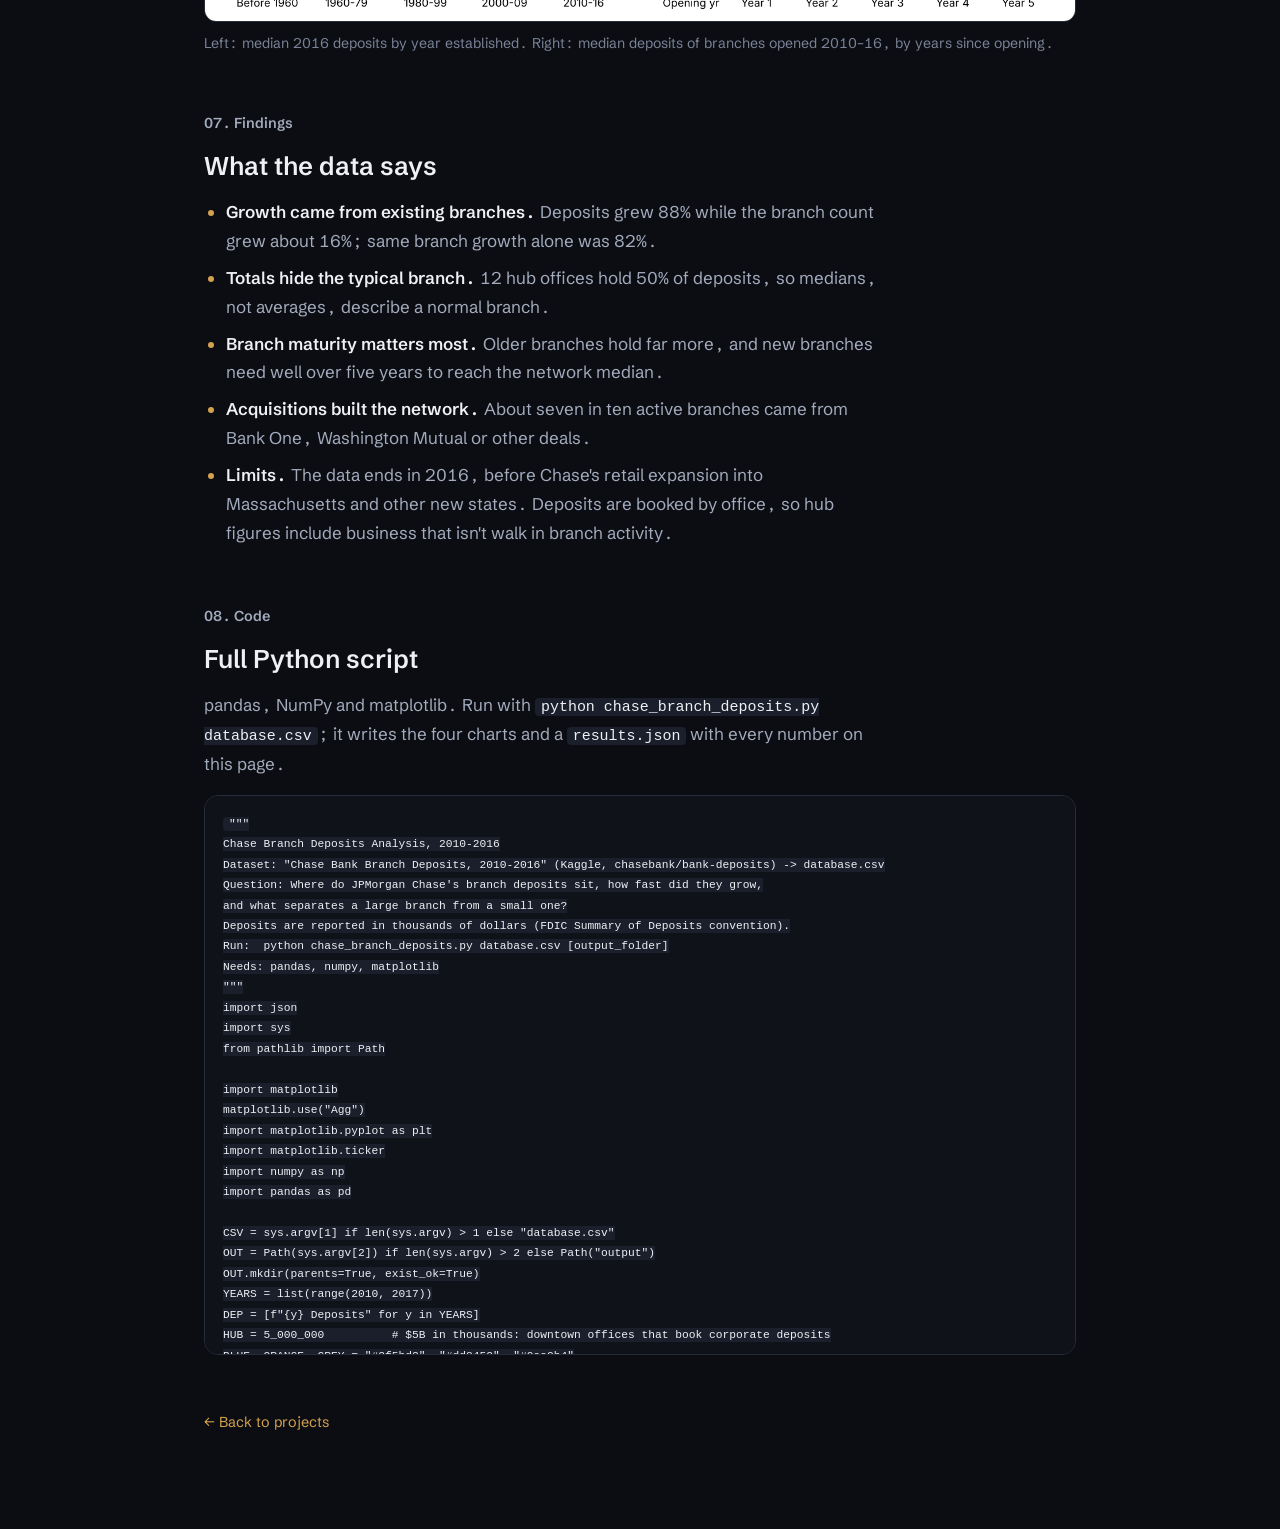
==== commit fd0e12b3: "Keep the site out of search engines (noindex + robots.txt) Co-Authored-By: Claude Opus 5.5 <noreply@" ====
--- a/projects/chase-branch-deposits.html
+++ b/projects/chase-branch-deposits.html
@@ -3,6 +3,7 @@
 <head>
 <meta charset="UTF-8">
 <meta name="viewport" content="width=device-width, initial-scale=1.0">
+<meta name="robots" content="noindex, nofollow">
 <title>Chase Branch Deposits Analysis | Dev Patel</title>
 <meta name="description" content="Branch-level analysis of JPMorgan Chase deposits, 2010–2016: growth, concentration, geography and branch age, with charts and full Python code.">
 <link rel="icon" href="data:image/svg+xml,<svg xmlns=%22http://www.w3.org/2000/svg%22 viewBox=%220 0 100 100%22><text y=%22.9em%22 font-size=%2290%22>🟦</text></svg>">
--- a/styles.css
+++ b/styles.css
@@ -1,18 +1,20 @@
-/* Dev Patel portfolio — light, analyst style.
+/* Dev Patel portfolio — dark, analyst style.
    Token names are shared with the project pages in /projects, keep them stable. */
 :root {
-  --bg: #f5f7f6;          /* page */
-  --bg-alt: #eceff0;      /* alternate band, code blocks */
-  --surface: #ffffff;     /* cards, tables */
-  --surface-2: #e8edef;   /* inline code, chips */
-  --border: #d9e0e3;      /* rules and outlines */
-  --text: #172033;        /* ink */
-  --text-dim: #48546a;    /* body copy */
-  --text-faint: #6b7689;  /* captions (AA on --bg) */
-  --accent: #0c7a62;      /* ledger green */
-  --accent-strong: #08604d;
-  --accent-soft: #dcefe9;
-  --bar: #172033;
+  --bg: #0b0d12;          /* page */
+  --bg-alt: #0f1218;      /* alternate band, code blocks */
+  --surface: #141822;     /* cards, tables */
+  --surface-2: #1a1f2b;   /* inline code, chips */
+  --border: #262c3a;      /* rules and outlines */
+  --grid: #171b25;        /* hero graph paper */
+  --text: #eef0f4;        /* main text */
+  --text-dim: #a3abbd;    /* body copy */
+  --text-faint: #7a8398;  /* captions */
+  --accent: #d4a24e;      /* gold */
+  --accent-strong: #f0c57a;
+  --accent-soft: rgba(212, 162, 78, 0.14);
+  --on-accent: #0b0d12;
+  --bar: #3a4256;
   --sans: "Schibsted Grotesk", -apple-system, BlinkMacSystemFont, "Segoe UI", sans-serif;
   --serif: var(--sans);   /* project pages use --serif for headings */
   --maxw: 1100px;
@@ -44,9 +46,10 @@
 
 .skip {
   position: absolute; left: 16px; top: -48px; z-index: 300;
-  background: var(--text); color: #fff; padding: 8px 14px; border-radius: 6px;
+  background: var(--accent); color: var(--on-accent); padding: 8px 14px; border-radius: 6px;
 }
 .skip:focus { top: 12px; }
+::selection { background: var(--accent); color: var(--on-accent); }
 
 .text-link {
   color: var(--accent);
@@ -60,7 +63,7 @@
 /* NAV */
 .nav {
   position: fixed; top: 0; left: 0; right: 0; z-index: 100;
-  background: rgba(245, 247, 246, 0.9);
+  background: rgba(11, 13, 18, 0.85);
   backdrop-filter: saturate(1.4) blur(10px);
   border-bottom: 1px solid transparent;
   transition: border-color .2s;
@@ -74,10 +77,10 @@
 .nav-links { display: flex; align-items: center; gap: 26px; font-size: .95rem; color: var(--text-dim); }
 .nav-links a:hover { color: var(--text); }
 .nav-cta, .nav-links .nav-cta {
-  color: #fff; background: var(--text); padding: 7px 14px; border-radius: 999px;
+  color: var(--on-accent); background: var(--accent); padding: 7px 14px; border-radius: 999px;
   font-weight: 600; font-size: .9rem;
 }
-.nav-cta:hover, .nav-links .nav-cta:hover { color: #fff; background: var(--accent); }
+.nav-cta:hover, .nav-links .nav-cta:hover { color: var(--on-accent); background: var(--accent-strong); }
 
 .nav-toggle {
   display: none; width: 40px; height: 40px; border: 1px solid var(--border);
@@ -94,69 +97,51 @@
   padding: 12px 20px; border-radius: 999px; font-weight: 600; font-size: .98rem;
   border: 1px solid var(--text); transition: background .15s, color .15s, border-color .15s;
 }
-.btn-primary { background: var(--text); color: #fff; }
-.btn-primary:hover { background: var(--accent); border-color: var(--accent); }
+.btn-primary { background: var(--accent); color: var(--on-accent); border-color: var(--accent); }
+.btn-primary:hover { background: var(--accent-strong); border-color: var(--accent-strong); }
 .btn-ghost { background: transparent; color: var(--text); border-color: var(--border); }
 .btn-ghost:hover { border-color: var(--text); }
 
 /* HERO */
 .hero {
-  padding: 128px 24px 88px;
+  padding: 136px 24px 96px;
   background-image:
-    linear-gradient(var(--border) 1px, transparent 1px),
-    linear-gradient(90deg, var(--border) 1px, transparent 1px);
-  background-size: 28px 28px;
-  background-position: -1px -1px;
+    radial-gradient(ellipse at 50% 0%, var(--accent-soft), transparent 60%),
+    linear-gradient(var(--grid) 1px, transparent 1px),
+    linear-gradient(90deg, var(--grid) 1px, transparent 1px);
+  background-size: auto, 28px 28px, 28px 28px;
   border-bottom: 1px solid var(--border);
-  position: relative;
-}
-.hero::before { /* fade the graph paper toward the text */
-  content: ""; position: absolute; inset: 0; pointer-events: none;
-  background: linear-gradient(100deg, var(--bg) 35%, rgba(245,247,246,.55) 70%, rgba(245,247,246,.2));
-}
-.hero-inner {
-  position: relative; max-width: var(--maxw); margin: 0 auto;
-  display: grid; grid-template-columns: 1fr 1.05fr; gap: 64px; align-items: center;
-}
-.hero-photo { width: 88px; height: 88px; border-radius: 50%; object-fit: cover; margin-bottom: 24px; border: 3px solid var(--surface); box-shadow: 0 0 0 1px var(--border); }
-.hero h1 {
-  font-size: clamp(3rem, 8vw, 5.25rem);
-  font-weight: 800; line-height: .95; letter-spacing: -0.035em;
-  margin-bottom: 22px;
-}
-.hero-lede { font-size: 1.2rem; line-height: 1.55; color: var(--text-dim); max-width: 34ch; margin-bottom: 30px; }
-.hero-actions { display: flex; flex-wrap: wrap; gap: 12px; margin-bottom: 26px; }
+  text-align: center;
+}
+.hero-inner { max-width: 720px; margin: 0 auto; display: flex; flex-direction: column; align-items: center; }
+.hero-photo {
+  width: 160px; height: 160px; border-radius: 50%; object-fit: cover; margin-bottom: 28px;
+  border: 4px solid var(--bg); box-shadow: 0 0 0 1px var(--accent), 0 24px 50px -24px rgba(0,0,0,.9);
+}
+.hero h1 { font-size: clamp(3.25rem, 10vw, 6rem); font-weight: 800; line-height: .95; letter-spacing: -0.04em; margin-bottom: 18px; }
+.hero-role { color: var(--accent); font-weight: 600; font-size: 1.05rem; margin-bottom: 18px; max-width: 46ch; }
+.hero-lede { font-size: 1.2rem; line-height: 1.6; color: var(--text-dim); max-width: 52ch; margin-bottom: 32px; }
+.hero-actions { display: flex; flex-wrap: wrap; justify-content: center; gap: 12px; margin-bottom: 26px; }
 .hero-status { display: flex; align-items: center; gap: 10px; font-size: .95rem; color: var(--text-dim); }
 .dot { width: 8px; height: 8px; border-radius: 50%; background: var(--accent); box-shadow: 0 0 0 4px var(--accent-soft); }
 
-.hero-chart {
-  background: var(--surface); border: 1px solid var(--border); border-radius: 14px;
-  padding: 24px 24px 20px; box-shadow: 0 18px 40px -28px rgba(23, 32, 51, .45);
-}
-.chart-head { display: flex; justify-content: space-between; align-items: baseline; gap: 16px; flex-wrap: wrap; margin-bottom: 14px; }
-.chart-title { font-weight: 600; font-size: .95rem; }
-.chart-readout { font-size: .95rem; color: var(--text-dim); }
-.chart-readout b { color: var(--text); font-size: 1.35rem; font-weight: 800; letter-spacing: -0.01em; margin-right: 4px; }
-.bars { width: 100%; height: auto; display: block; overflow: visible; }
-.bars .grid line { stroke: var(--border); stroke-width: 1; }
-.bars .grid line:last-child { stroke: var(--text); }
-.bars .bar { fill: var(--bar); transition: fill .15s; cursor: pointer; }
-.bars .bar.latest { fill: var(--accent); }
-.bars .col:hover .bar, .bars .col:focus .bar, .bars .col.active .bar { fill: var(--accent); }
-.bars .col:not(.active) .bar.latest { fill: var(--accent); }
-.bars .col { outline: none; }
-.bars .col:focus-visible .hit { stroke: var(--accent); stroke-width: 2; }
-.bars .hit { fill: transparent; }
-.bars .yr { font: 500 12px var(--sans); fill: var(--text-faint); text-anchor: middle; }
-.bars.animate .bar { transform-box: fill-box; transform-origin: bottom; animation: grow .7s cubic-bezier(.2,.7,.2,1) both; }
-@keyframes grow { from { transform: scaleY(0); } }
-@media (prefers-reduced-motion: reduce) { .bars.animate .bar { animation: none; } }
-.hero-chart figcaption { margin-top: 16px; font-size: .92rem; color: var(--text-dim); line-height: 1.55; }
-.hero-chart figcaption .text-link { display: inline-block; margin-top: 6px; }
+/* PROJECT TABS */
+.tabs { display: flex; gap: 6px; flex-wrap: wrap; border-bottom: 1px solid var(--border); margin-bottom: 36px; }
+.tab {
+  font: 600 .98rem var(--sans); color: var(--text-dim); background: none; border: 0;
+  padding: 12px 16px; margin-bottom: -1px; border-bottom: 2px solid transparent; cursor: pointer;
+  border-radius: 6px 6px 0 0;
+}
+.tab:hover { color: var(--text); background: var(--surface); }
+.tab[aria-selected="true"] { color: var(--text); border-bottom-color: var(--accent); }
+.panel[hidden] { display: none; }
+.panel:focus-visible { outline-offset: 8px; }
+.panel-text { grid-template-columns: 1fr; }
+.feature-body .btn { margin-top: 24px; }
 
 /* SECTIONS */
 .section { padding: 96px 24px; }
-.section-alt { background: var(--surface); border-block: 1px solid var(--border); }
+.section-alt { background: var(--bg-alt); border-block: 1px solid var(--border); }
 .section-inner { max-width: var(--maxw); margin: 0 auto; }
 .section-head { display: flex; align-items: baseline; justify-content: space-between; gap: 24px; flex-wrap: wrap; margin-bottom: 44px; }
 .section-head h2, .section h2 { font-size: clamp(2rem, 4.5vw, 2.75rem); font-weight: 800; letter-spacing: -0.025em; line-height: 1.05; }
@@ -168,7 +153,6 @@
 /* WORK */
 .feature {
   display: grid; grid-template-columns: 1.1fr 1fr; gap: 48px; align-items: center;
-  padding: 40px 0; border-top: 1px solid var(--border);
 }
 .feature-img {
   display: block; background: #fff; border: 1px solid var(--border); border-radius: var(--radius);
@@ -205,7 +189,7 @@
 
 .edu {
   margin-top: 48px; display: grid; grid-template-columns: 200px 1fr; gap: 32px; align-items: center;
-  background: var(--bg); border: 1px solid var(--border); border-radius: var(--radius); padding: 20px;
+  background: var(--surface); border: 1px solid var(--border); border-radius: var(--radius); padding: 20px;
 }
 .edu-photo { width: 100%; aspect-ratio: 4 / 3; object-fit: cover; border-radius: 6px; }
 .edu p:last-child { color: var(--text-dim); margin-top: 8px; max-width: 70ch; }
@@ -239,13 +223,11 @@
 
 /* Shared with project pages */
 .kicker { color: var(--accent); font-weight: 600; font-size: .9rem; }
-.project-tag { display: inline-block; font-size: .82rem; font-weight: 600; color: var(--accent-strong); background: var(--accent-soft); padding: 4px 10px; border-radius: 999px; }
+.project-tag { display: inline-block; font-size: .82rem; font-weight: 600; color: var(--accent); background: var(--accent-soft); padding: 4px 10px; border-radius: 999px; }
 .project-date { color: var(--text-faint); font-size: .85rem; }
 
 /* RESPONSIVE */
 @media (max-width: 900px) {
-  .hero-inner { grid-template-columns: 1fr; gap: 48px; }
-  .hero::before { background: linear-gradient(180deg, var(--bg) 40%, rgba(245,247,246,.6)); }
   .feature { grid-template-columns: 1fr; gap: 24px; }
   .minor-grid, .roles { grid-template-columns: 1fr; gap: 0; }
   .minor-grid { gap: 32px; }
@@ -261,6 +243,9 @@
   .nav-links .nav-cta { margin-top: 12px; text-align: center; border-bottom: 0; }
   .nav-inner { padding: 12px 16px; }
   .hero { padding: 104px 16px 64px; }
+  .hero-photo { width: 128px; height: 128px; }
+  .tabs { flex-wrap: nowrap; overflow-x: auto; scrollbar-width: none; }
+  .tab { white-space: nowrap; }
   .section { padding: 72px 16px; }
   .job, .skills > div, .edu { grid-template-columns: 1fr; gap: 8px; }
   .job-date { padding-top: 0; }
